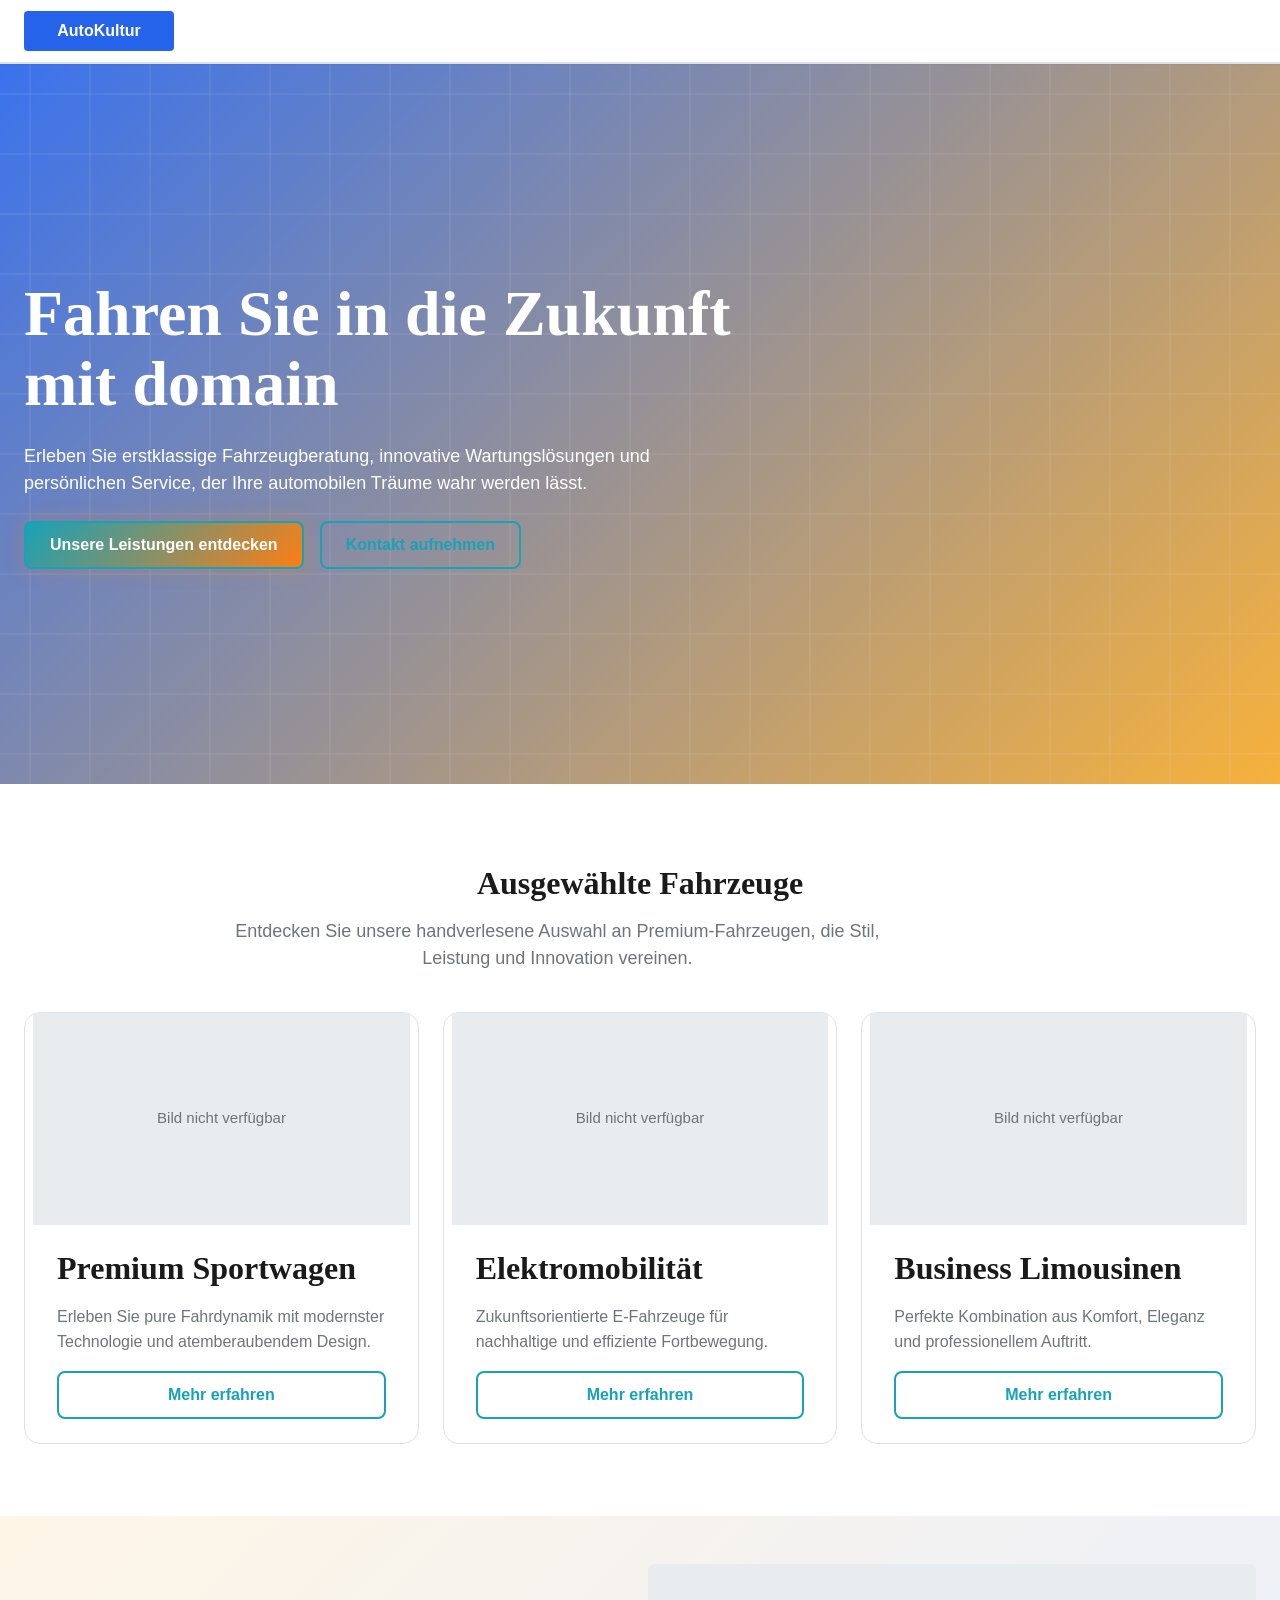
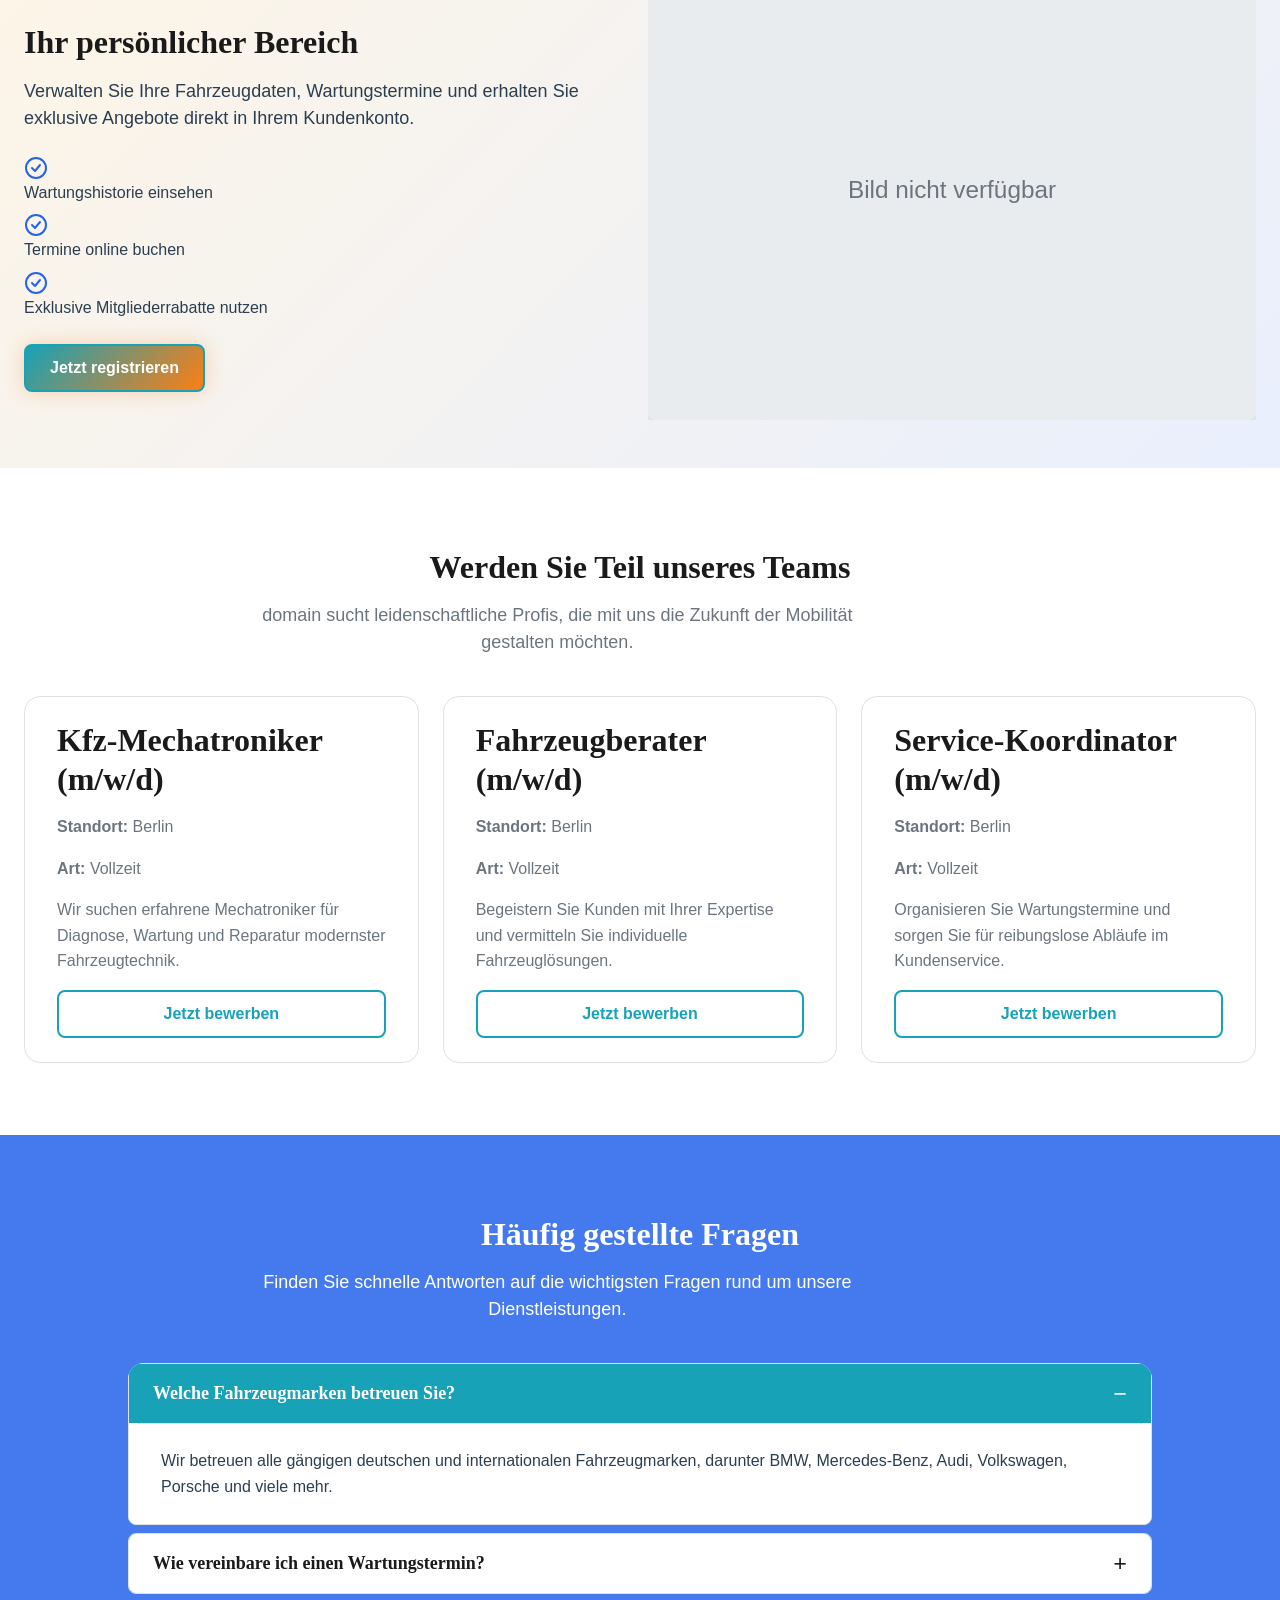
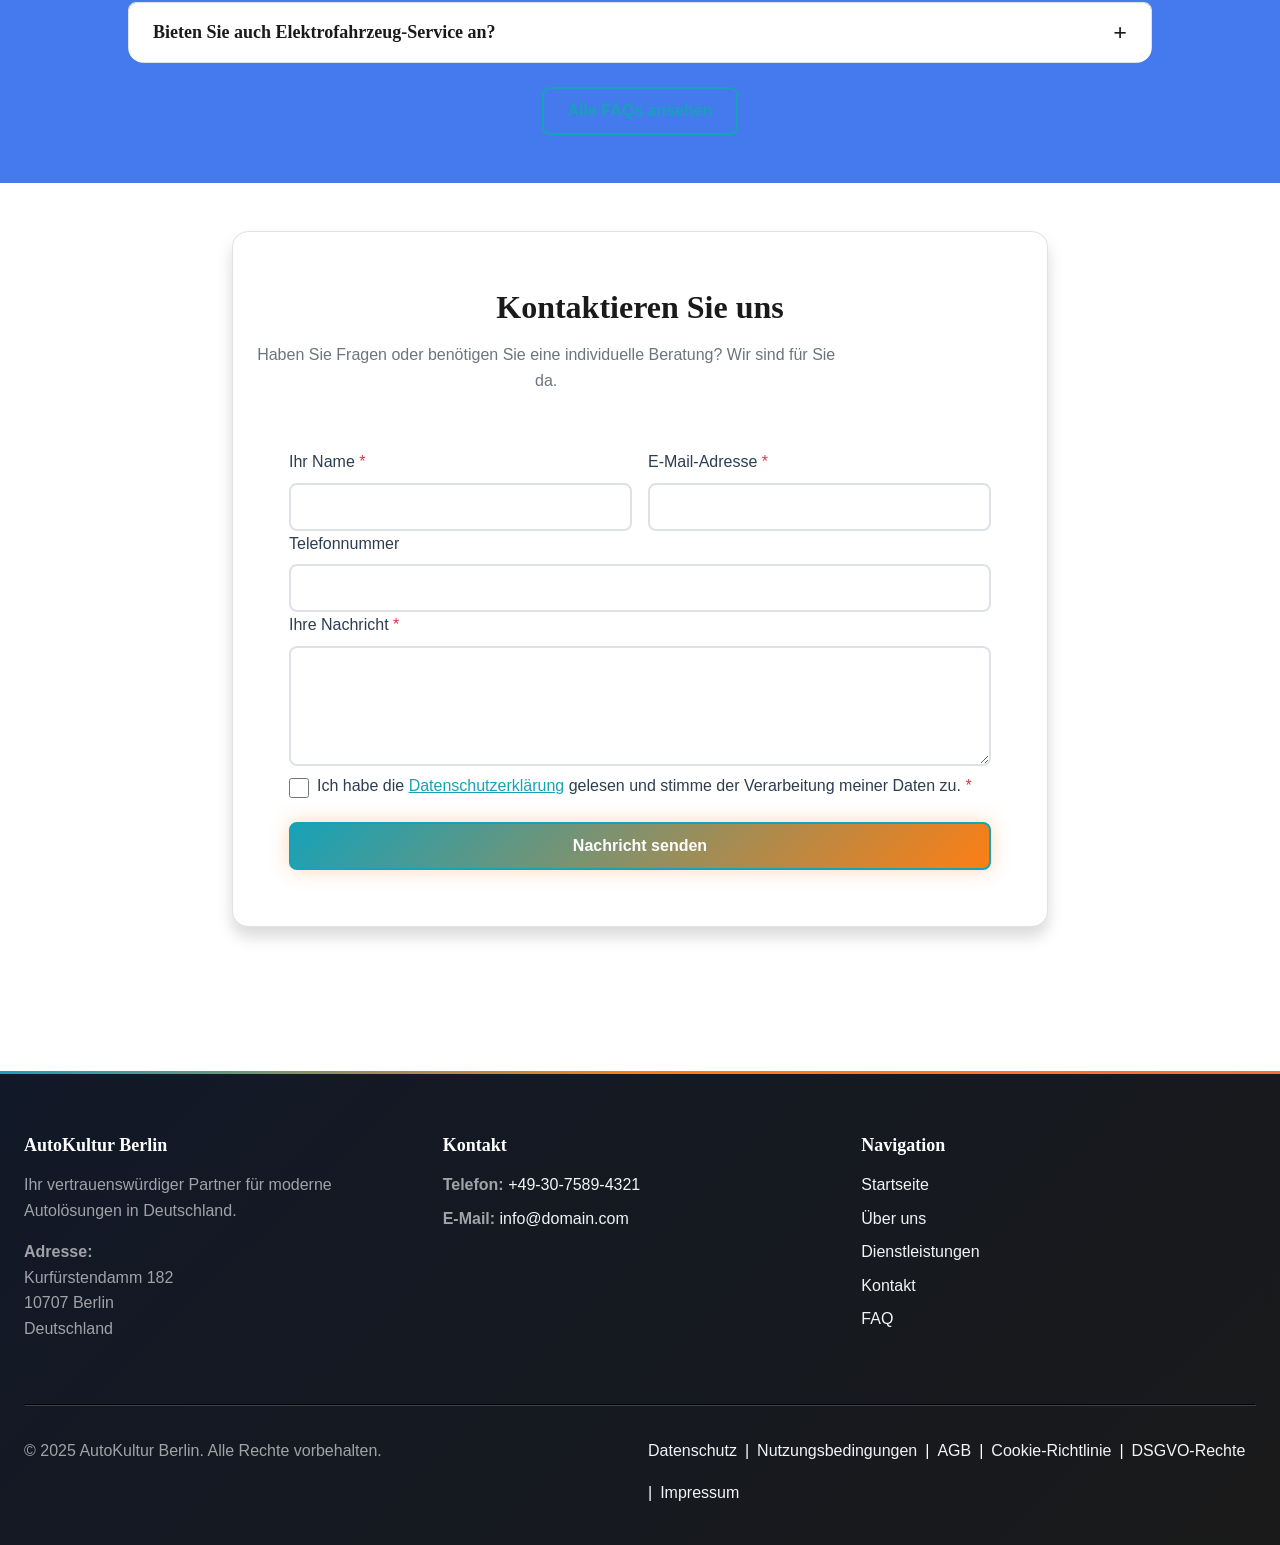
==== index.html @ 3f5d84d7 "Initial commit: Batch msgbatch_01HYSLgWpKSrThzHfx74bFnP results" ====
<!doctype html>
<html lang="de">
 <head>
  <meta charset="UTF-8">
  <meta name="viewport" content="width=device-width, initial-scale=1.0">
  <meta name="description" content="Entdecken Sie moderne Autolösungen mit domain – Ihr vertrauenswürdiger Partner für Fahrzeugberatung, Wartung und Innovation in Deutschland.">
  <meta name="keywords" content="Auto, Fahrzeugberatung, Autowerkstatt, Berlin, Deutschland, Fahrzeugwartung, Autokauf">
  <meta property="og:title" content="domain – Moderne Autolösungen">
  <meta property="og:description" content="Entdecken Sie moderne Autolösungen mit domain – Ihr vertrauenswürdiger Partner für Fahrzeugberatung, Wartung und Innovation in Deutschland.">
  <meta property="og:type" content="website">
  <meta property="og:url" content="https://domain.com/">
  <meta property="og:image" content="https://images.unsplash.com/photo-1492144534655-ae79c964c9d7?w=1200&amp;h=630&amp;fit=crop">
  <link rel="canonical" href="https://domain.com/">
  <title>domain – Moderne Autolösungen für Deutschland</title>
  <link rel="stylesheet" href="style.css">
  <link rel="icon" type="image/png" href="/favicon.png">
  <link rel="apple-touch-icon" href="/apple-touch-icon.png">
 </head>
 <body>
  <header class="l-header">
   <nav class="navbar navbar-expand-md sticky-top bg-white border-bottom" aria-label="Hauptnavigation">
    <div class="container-fluid">
     <a class="navbar-brand" href="/" aria-label="AutoKultur Berlin Startseite"> 
      <svg width="150" height="40" viewBox="0 0 150 40" fill="none" xmlns="http://www.w3.org/2000/svg" aria-hidden="true">
       <rect width="150" height="40" rx="4" fill="#2563eb" /> <text x="75" y="25" font-family="sans-serif" font-size="16" font-weight="700" fill="white" text-anchor="middle">AutoKultur</text>
      </svg> 
     </a>
     <button class="c-nav__toggle navbar-toggler" type="button" aria-controls="mainNav" aria-expanded="false" aria-label="Navigation umschalten"><span class="navbar-toggler-icon"></span></button>
     <div class="collapse navbar-collapse" id="mainNav">
      <ul class="navbar-nav ms-auto mb-2 mb-md-0">
       <li class="nav-item"><a class="nav-link" href="index.html" aria-current="page">Startseite</a></li>
       <li class="nav-item"><a class="nav-link" href="about.html">Über uns</a></li>
       <li class="nav-item"><a class="nav-link" href="services.html">Dienstleistungen</a></li>
       <li class="nav-item"><a class="nav-link" href="contact.html">Kontakt</a></li>
       <li class="nav-item"><a class="nav-link" href="faq.html">FAQ</a></li>
      </ul>
      <a href="contact.html" class="c-button c-button--primary ms-md-3">Beratung anfragen</a>
     </div>
    </div>
   </nav>
  </header>
  <main>
   <section class="l-hero py-5" style="background: linear-gradient(135deg, rgba(37, 99, 235, 0.9), rgba(245, 158, 11, 0.8)), url('https://images.unsplash.com/photo-1492144534655-ae79c964c9d7?w=1600&amp;h=900&amp;fit=crop') center/cover no-repeat;" data-aos="fade-in">
    <div class="container py-5">
     <div class="row align-items-center">
      <div class="col-lg-7">
       <h1 class="display-3 fw-bold text-white mb-4">Fahren Sie in die Zukunft mit domain</h1>
       <p class="lead text-white mb-4">Erleben Sie erstklassige Fahrzeugberatung, innovative Wartungslösungen und persönlichen Service, der Ihre automobilen Träume wahr werden lässt.</p>
       <div class="d-flex flex-wrap gap-3">
        <a href="services.html" class="c-button c-button--primary">Unsere Leistungen entdecken</a> <a href="contact.html" class="c-button c-button--secondary">Kontakt aufnehmen</a>
       </div>
      </div>
     </div>
    </div>
   </section>
   <section class="l-section py-4 py-md-5 bg-white" id="featured-products" data-aos="fade-up">
    <div class="container">
     <div class="row mb-4">
      <div class="col-lg-8 mx-auto text-center">
       <h2 class="display-5 fw-bold mb-3">Ausgewählte Fahrzeuge</h2>
       <p class="lead text-muted">Entdecken Sie unsere handverlesene Auswahl an Premium-Fahrzeugen, die Stil, Leistung und Innovation vereinen.</p>
      </div>
     </div>
     <div class="row g-4">
      <div class="col-md-6 col-lg-4" data-aos="fade-up" data-aos-delay="100">
       <div class="card h-100 d-flex flex-column">
        <div class="ratio ratio-16x9">
         <img src="https://images.unsplash.com/photo-1503376780353-7e6692767b70?w=600&amp;h=400&amp;fit=crop" class="card-img-top" alt="modernes Sportauto, elegantes Design, Hochleistungsfahrzeug" loading="lazy" style="object-fit: cover;">
        </div>
        <div class="card-body d-flex flex-column">
         <h3 class="h5 card-title">Premium Sportwagen</h3>
         <p class="card-text text-muted">Erleben Sie pure Fahrdynamik mit modernster Technologie und atemberaubendem Design.</p>
         <a href="services.html" class="c-button c-button--outline mt-auto">Mehr erfahren</a>
        </div>
       </div>
      </div>
      <div class="col-md-6 col-lg-4" data-aos="fade-up" data-aos-delay="200">
       <div class="card h-100 d-flex flex-column">
        <div class="ratio ratio-16x9">
         <img src="https://images.unsplash.com/photo-1549317661-bd32c8ce0db2?w=600&amp;h=400&amp;fit=crop" class="card-img-top" alt="Elektrofahrzeug, nachhaltige Mobilität, umweltfreundliches Auto" loading="lazy" style="object-fit: cover;">
        </div>
        <div class="card-body d-flex flex-column">
         <h3 class="h5 card-title">Elektromobilität</h3>
         <p class="card-text text-muted">Zukunftsorientierte E-Fahrzeuge für nachhaltige und effiziente Fortbewegung.</p>
         <a href="services.html" class="c-button c-button--outline mt-auto">Mehr erfahren</a>
        </div>
       </div>
      </div>
      <div class="col-md-6 col-lg-4" data-aos="fade-up" data-aos-delay="300">
       <div class="card h-100 d-flex flex-column">
        <div class="ratio ratio-16x9">
         <img src="https://images.unsplash.com/photo-1519641471654-76ce0107ad1b?w=600&amp;h=400&amp;fit=crop" class="card-img-top" alt="Luxuslimousine, komfortables Fahrzeug, Business-Auto" loading="lazy" style="object-fit: cover;">
        </div>
        <div class="card-body d-flex flex-column">
         <h3 class="h5 card-title">Business Limousinen</h3>
         <p class="card-text text-muted">Perfekte Kombination aus Komfort, Eleganz und professionellem Auftritt.</p>
         <a href="services.html" class="c-button c-button--outline mt-auto">Mehr erfahren</a>
        </div>
       </div>
      </div>
     </div>
    </div>
   </section>
   <section class="l-section py-4 py-md-5" style="background: linear-gradient(135deg, rgba(245, 158, 11, 0.1), rgba(37, 99, 235, 0.1));" id="user-login-teaser" data-aos="fade-up">
    <div class="container">
     <div class="row align-items-center">
      <div class="col-lg-6 mb-4 mb-lg-0">
       <h2 class="display-5 fw-bold mb-3">Ihr persönlicher Bereich</h2>
       <p class="lead mb-4">Verwalten Sie Ihre Fahrzeugdaten, Wartungstermine und erhalten Sie exklusive Angebote direkt in Ihrem Kundenkonto.</p>
       <ul class="list-unstyled mb-4">
        <li class="mb-2">
         <svg width="24" height="24" viewBox="0 0 24 24" fill="none" xmlns="http://www.w3.org/2000/svg" class="d-inline-block me-2">
          <circle cx="12" cy="12" r="10" stroke="#2563eb" stroke-width="2" /> <path d="M8 12L11 15L16 9" stroke="#2563eb" stroke-width="2" stroke-linecap="round" stroke-linejoin="round" />
         </svg>
         Wartungshistorie einsehen
        </li>
        <li class="mb-2">
         <svg width="24" height="24" viewBox="0 0 24 24" fill="none" xmlns="http://www.w3.org/2000/svg" class="d-inline-block me-2">
          <circle cx="12" cy="12" r="10" stroke="#2563eb" stroke-width="2" /> <path d="M8 12L11 15L16 9" stroke="#2563eb" stroke-width="2" stroke-linecap="round" stroke-linejoin="round" />
         </svg>
         Termine online buchen
        </li>
        <li class="mb-2">
         <svg width="24" height="24" viewBox="0 0 24 24" fill="none" xmlns="http://www.w3.org/2000/svg" class="d-inline-block me-2">
          <circle cx="12" cy="12" r="10" stroke="#2563eb" stroke-width="2" /> <path d="M8 12L11 15L16 9" stroke="#2563eb" stroke-width="2" stroke-linecap="round" stroke-linejoin="round" />
         </svg>
         Exklusive Mitgliederrabatte nutzen
        </li>
       </ul>
       <a href="contact.html" class="c-button c-button--primary">Jetzt registrieren</a>
      </div>
      <div class="col-lg-6">
       <div class="ratio ratio-4x3">
        <img src="https://images.unsplash.com/photo-1460925895917-afdab827c52f?w=800&amp;h=600&amp;fit=crop" class="img-fluid rounded shadow" alt="digitales Dashboard, Kundenkonto, Online-Verwaltung" loading="lazy" style="object-fit: cover;">
       </div>
      </div>
     </div>
    </div>
   </section>
   <section class="l-section py-4 py-md-5 bg-white" id="job-openings" data-aos="fade-up">
    <div class="container">
     <div class="row mb-4">
      <div class="col-lg-8 mx-auto text-center">
       <h2 class="display-5 fw-bold mb-3">Werden Sie Teil unseres Teams</h2>
       <p class="lead text-muted">domain sucht leidenschaftliche Profis, die mit uns die Zukunft der Mobilität gestalten möchten.</p>
      </div>
     </div>
     <div class="row g-4">
      <div class="col-md-6 col-lg-4" data-aos="fade-up" data-aos-delay="100">
       <div class="card h-100 d-flex flex-column">
        <div class="card-body d-flex flex-column">
         <h3 class="h5 card-title">Kfz-Mechatroniker (m/w/d)</h3>
         <p class="card-text text-muted mb-2"><strong>Standort:</strong> Berlin</p>
         <p class="card-text text-muted mb-2"><strong>Art:</strong> Vollzeit</p>
         <p class="card-text">Wir suchen erfahrene Mechatroniker für Diagnose, Wartung und Reparatur modernster Fahrzeugtechnik.</p>
         <a href="contact.html" class="c-button c-button--outline mt-auto">Jetzt bewerben</a>
        </div>
       </div>
      </div>
      <div class="col-md-6 col-lg-4" data-aos="fade-up" data-aos-delay="200">
       <div class="card h-100 d-flex flex-column">
        <div class="card-body d-flex flex-column">
         <h3 class="h5 card-title">Fahrzeugberater (m/w/d)</h3>
         <p class="card-text text-muted mb-2"><strong>Standort:</strong> Berlin</p>
         <p class="card-text text-muted mb-2"><strong>Art:</strong> Vollzeit</p>
         <p class="card-text">Begeistern Sie Kunden mit Ihrer Expertise und vermitteln Sie individuelle Fahrzeuglösungen.</p>
         <a href="contact.html" class="c-button c-button--outline mt-auto">Jetzt bewerben</a>
        </div>
       </div>
      </div>
      <div class="col-md-6 col-lg-4" data-aos="fade-up" data-aos-delay="300">
       <div class="card h-100 d-flex flex-column">
        <div class="card-body d-flex flex-column">
         <h3 class="h5 card-title">Service-Koordinator (m/w/d)</h3>
         <p class="card-text text-muted mb-2"><strong>Standort:</strong> Berlin</p>
         <p class="card-text text-muted mb-2"><strong>Art:</strong> Vollzeit</p>
         <p class="card-text">Organisieren Sie Wartungstermine und sorgen Sie für reibungslose Abläufe im Kundenservice.</p>
         <a href="contact.html" class="c-button c-button--outline mt-auto">Jetzt bewerben</a>
        </div>
       </div>
      </div>
     </div>
    </div>
   </section>
   <section class="l-section py-4 py-md-5" style="background: url('https://images.unsplash.com/photo-1485463611174-f302f6a5c1c9?w=1600&amp;h=900&amp;fit=crop') center/cover no-repeat; position: relative;" id="faq-preview" data-aos="fade-up">
    <div style="position: absolute; top: 0; left: 0; width: 100%; height: 100%; background: rgba(37, 99, 235, 0.85);"></div>
    <div class="container" style="position: relative; z-index: 1;">
     <div class="row mb-4">
      <div class="col-lg-8 mx-auto text-center">
       <h2 class="display-5 fw-bold text-white mb-3">Häufig gestellte Fragen</h2>
       <p class="lead text-white">Finden Sie schnelle Antworten auf die wichtigsten Fragen rund um unsere Dienstleistungen.</p>
      </div>
     </div>
     <div class="row">
      <div class="col-lg-10 mx-auto">
       <div class="accordion" id="faqAccordion">
        <div class="accordion-item">
         <h3 class="accordion-header" id="faqOne">
          <button class="accordion-button" type="button" data-bs-toggle="collapse" data-bs-target="#collapseOne" aria-expanded="true" aria-controls="collapseOne">Welche Fahrzeugmarken betreuen Sie?</button>
         </h3>
         <div id="collapseOne" class="accordion-collapse collapse show" aria-labelledby="faqOne" data-bs-parent="#faqAccordion">
          <div class="accordion-body">Wir betreuen alle gängigen deutschen und internationalen Fahrzeugmarken, darunter BMW, Mercedes-Benz, Audi, Volkswagen, Porsche und viele mehr.</div>
         </div>
        </div>
        <div class="accordion-item">
         <h3 class="accordion-header" id="faqTwo">
          <button class="accordion-button collapsed" type="button" data-bs-toggle="collapse" data-bs-target="#collapseTwo" aria-expanded="false" aria-controls="collapseTwo">Wie vereinbare ich einen Wartungstermin?</button>
         </h3>
         <div id="collapseTwo" class="accordion-collapse collapse" aria-labelledby="faqTwo" data-bs-parent="#faqAccordion">
          <div class="accordion-body">Sie können einen Termin online über unser Kontaktformular, telefonisch unter +49-30-7589-4321 oder per E-Mail an info@domain.com vereinbaren.</div>
         </div>
        </div>
        <div class="accordion-item">
         <h3 class="accordion-header" id="faqThree">
          <button class="accordion-button collapsed" type="button" data-bs-toggle="collapse" data-bs-target="#collapseThree" aria-expanded="false" aria-controls="collapseThree">Bieten Sie auch Elektrofahrzeug-Service an?</button>
         </h3>
         <div id="collapseThree" class="accordion-collapse collapse" aria-labelledby="faqThree" data-bs-parent="#faqAccordion">
          <div class="accordion-body">Ja, wir sind spezialisiert auf die Wartung und Reparatur von Elektrofahrzeugen und Hybridmodellen mit modernster Diagnosetechnik.</div>
         </div>
        </div>
       </div>
       <div class="text-center mt-4">
        <a href="faq.html" class="c-button c-button--secondary">Alle FAQs ansehen</a>
       </div>
      </div>
     </div>
    </div>
   </section>
   <section class="l-section py-4 py-md-5 bg-white" id="contact-cta" data-aos="fade-up">
    <div class="container">
     <div class="row">
      <div class="col-lg-8 mx-auto">
       <div class="card border-0 shadow-lg">
        <div class="card-body p-4 p-md-5">
         <h2 class="h3 fw-bold mb-3 text-center">Kontaktieren Sie uns</h2>
         <p class="text-center text-muted mb-4">Haben Sie Fragen oder benötigen Sie eine individuelle Beratung? Wir sind für Sie da.</p>
         <form class="c-form" action="thank_you.html" method="POST" novalidate>
          <div class="row g-3">
           <div class="col-md-6">
            <label for="contactName" class="c-label form-label">Ihr Name <span class="text-danger">*</span></label> <input type="text" class="c-input form-control" id="contactName" name="name" required aria-required="true">
            <div class="c-form__error invalid-feedback">Bitte geben Sie Ihren Namen ein.</div>
           </div>
           <div class="col-md-6">
            <label for="contactEmail" class="c-label form-label">E-Mail-Adresse <span class="text-danger">*</span></label> <input type="email" class="c-input form-control" id="contactEmail" name="email" required aria-required="true">
            <div class="c-form__error invalid-feedback">Bitte geben Sie eine gültige E-Mail-Adresse ein.</div>
           </div>
           <div class="col-12">
            <label for="contactPhone" class="c-label form-label">Telefonnummer</label> <input type="tel" class="c-input form-control" id="contactPhone" name="phone">
           </div>
           <div class="col-12">
            <label for="contactMessage" class="c-label form-label">Ihre Nachricht <span class="text-danger">*</span></label> <textarea class="c-input form-control" id="contactMessage" name="message" rows="4" required aria-required="true"></textarea>
            <div class="c-form__error invalid-feedback">Bitte geben Sie eine Nachricht ein.</div>
           </div>
           <div class="col-12">
            <div class="form-check">
             <input class="c-checkbox form-check-input" type="checkbox" id="contactPrivacy" name="privacy" required aria-required="true"> <label class="c-label form-check-label" for="contactPrivacy"> Ich habe die <a href="privacy.html" class="text-decoration-underline">Datenschutzerklärung</a> gelesen und stimme der Verarbeitung meiner Daten zu. <span class="text-danger">*</span> </label>
             <div class="c-form__error invalid-feedback">Sie müssen der Datenschutzerklärung zustimmen.</div>
            </div>
           </div>
           <div class="col-12">
            <button type="submit" class="c-button c-button--primary w-100">Nachricht senden</button>
           </div>
          </div>
         </form>
        </div>
       </div>
      </div>
     </div>
    </div>
   </section>
  </main>
  <footer class="l-footer bg-dark text-white py-5">
   <div class="container">
    <div class="row g-4">
     <div class="col-md-4">
      <h3 class="h5 fw-bold mb-3">AutoKultur Berlin</h3>
      <p class="text-white-50 mb-3">Ihr vertrauenswürdiger Partner für moderne Autolösungen in Deutschland.</p>
      <address class="text-white-50"><strong>Adresse:</strong>
       <br>
       Kurfürstendamm 182
       <br>
       10707 Berlin
       <br>
       Deutschland</address>
     </div>
     <div class="col-md-4">
      <h3 class="h5 fw-bold mb-3">Kontakt</h3>
      <ul class="list-unstyled text-white-50">
       <li class="mb-2"><strong>Telefon:</strong> <a href="tel:+493075894321" class="text-white-50 text-decoration-none">+49-30-7589-4321</a></li>
       <li class="mb-2"><strong>E-Mail:</strong> <a href="mailto:info@domain.com" class="text-white-50 text-decoration-none">info@domain.com</a></li>
      </ul>
     </div>
     <div class="col-md-4">
      <h3 class="h5 fw-bold mb-3">Navigation</h3>
      <ul class="list-unstyled">
       <li class="mb-2"><a href="index.html" class="text-white-50 text-decoration-none">Startseite</a></li>
       <li class="mb-2"><a href="about.html" class="text-white-50 text-decoration-none">Über uns</a></li>
       <li class="mb-2"><a href="services.html" class="text-white-50 text-decoration-none">Dienstleistungen</a></li>
       <li class="mb-2"><a href="contact.html" class="text-white-50 text-decoration-none">Kontakt</a></li>
       <li class="mb-2"><a href="faq.html" class="text-white-50 text-decoration-none">FAQ</a></li>
      </ul>
     </div>
    </div>
    <hr class="my-4 border-secondary">
    <div class="row">
     <div class="col-md-6 text-center text-md-start">
      <p class="text-white-50 mb-2">© 2025 AutoKultur Berlin. Alle Rechte vorbehalten.</p>
     </div>
     <div class="col-md-6 text-center text-md-end">
      <ul class="list-inline mb-0">
       <li class="list-inline-item"><a href="privacy.html" class="text-white-50 text-decoration-none">Datenschutz</a></li>
       <li class="list-inline-item">|</li>
       <li class="list-inline-item"><a href="terms_of_services.html" class="text-white-50 text-decoration-none">Nutzungsbedingungen</a></li>
       <li class="list-inline-item">|</li>
       <li class="list-inline-item"><a href="terms_and_conditions.html" class="text-white-50 text-decoration-none">AGB</a></li>
       <li class="list-inline-item">|</li>
       <li class="list-inline-item"><a href="cookie_policy.html" class="text-white-50 text-decoration-none">Cookie-Richtlinie</a></li>
       <li class="list-inline-item">|</li>
       <li class="list-inline-item"><a href="gdpr-rights.html" class="text-white-50 text-decoration-none">DSGVO-Rechte</a></li>
       <li class="list-inline-item">|</li>
       <li class="list-inline-item"><a href="impressum.html" class="text-white-50 text-decoration-none">Impressum</a></li>
      </ul>
     </div>
    </div>
   </div>
  </footer>
  <script src="script.js" defer></script>
 </body>
</html>
---- style.css ----
:root {
  --color-primary: #17a2b8;
  --color-secondary: #fd7e14;
  --color-accent: #ff6b35;
  --color-bg: #ffffff;
  --color-bg-alt: #f8f9fa;
  --color-text: #2c3e50;
  --color-text-light: #6c757d;
  --color-border: #dee2e6;
  --color-error: #dc3545;
  --color-success: #28a745;
  --color-dark: #1a1a1a;
  --color-neutral-50: #f9fafb;
  --color-neutral-100: #f3f4f6;
  --color-neutral-200: #e5e7eb;
  --color-neutral-300: #d1d5db;
  --color-neutral-700: #374151;
  --color-neutral-800: #1f2937;
  --color-neutral-900: #111827;
  --color-brass: #b8860b;
  --color-brass-light: #daa520;
  --color-glow: rgba(253, 126, 20, 0.3);
  --font-family-sans: -apple-system, BlinkMacSystemFont, 'Segoe UI', Roboto, 'Helvetica Neue', Arial, sans-serif;
  --font-primary: 'Playfair Display', Georgia, serif;
  --font-secondary: 'Roboto Condensed', -apple-system, sans-serif;
  --font-base: 1rem;
  --font-sm: 0.875rem;
  --font-lg: 1.125rem;
  --font-xl: clamp(1.5rem, 4vw, 2rem);
  --font-2xl: clamp(2rem, 5vw, 3rem);
  --font-3xl: clamp(2.5rem, 6vw, 4rem);
  --line-height: 1.6;
  --font-weight-normal: 400;
  --font-weight-medium: 500;
  --font-weight-bold: 700;
  --font-weight-black: 900;
  --space-xs: 0.25rem;
  --space-sm: 0.5rem;
  --space-md: 1rem;
  --space-lg: 1.5rem;
  --space-xl: 2rem;
  --space-2xl: 3rem;
  --space-3xl: 4rem;
  --space-4xl: 5rem;
  --space-5xl: 6rem;
  --logo-w: 150px;
  --logo-h: 40px;
  --header-h: 64px;
  --container-max-w: 1280px;
  --container-pad: var(--space-lg);
  --bp-lg: 1024px;
  --bp-md: 768px;
  --bp-sm: 640px;
  --bp-xs: 375px;
  --z-nav: 1000;
  --z-modal: 1001;
  --z-dropdown: 999;
  --shadow-sm: 0 1px 2px rgba(0, 0, 0, 0.05);
  --shadow-md: 0 4px 6px rgba(0, 0, 0, 0.1);
  --shadow-lg: 0 10px 15px rgba(0, 0, 0, 0.15);
  --shadow-brass: 0 4px 12px rgba(184, 134, 11, 0.2);
  --shadow-glow: 0 0 20px var(--color-glow);
  --transition-base: 0.2s ease-out;
  --transition-slow: 0.3s ease-out;
  --border-radius-sm: 0.25rem;
  --border-radius-md: 0.5rem;
  --border-radius-lg: 1rem;
  --nav-h: var(--header-h);
}

@import url('https://fonts.googleapis.com/css2?family=Playfair+Display:wght@400;700;900&family=Roboto+Condensed:wght@400;700&display=swap');

*,
*::before,
*::after {
  box-sizing: border-box;
  margin: 0;
  padding: 0;
}

html {
  scroll-behavior: smooth;
  max-width: 100%;
  overflow-x: hidden;
}

html:focus-within {
  scroll-behavior: smooth;
}

body {
  font-family: var(--font-secondary);
  font-size: var(--font-base);
  line-height: var(--line-height);
  color: var(--color-text);
  background-color: var(--color-bg);
  max-width: 100%;
  overflow-x: hidden;
  -webkit-font-smoothing: antialiased;
  -moz-osx-font-smoothing: grayscale;
}

body.u-no-scroll {
  overflow: hidden;
  position: fixed;
  width: 100%;
}

h1,
h2,
h3,
h4,
h5,
h6 {
  font-family: var(--font-primary);
  font-weight: var(--font-weight-bold);
  line-height: 1.2;
  margin-top: var(--space-xl);
  margin-bottom: var(--space-md);
  color: var(--color-dark);
}

h1 {
  font-size: var(--font-3xl);
  font-weight: var(--font-weight-black);
  margin-top: 0;
}

h2 {
  font-size: var(--font-2xl);
  font-weight: var(--font-weight-black);
}

h3 {
  font-size: var(--font-xl);
}

h4 {
  font-size: var(--font-lg);
}

h5,
h6 {
  font-size: var(--font-base);
}

p {
  margin-bottom: var(--space-md);
  max-width: 65ch;
}

a {
  color: var(--color-primary);
  text-decoration: none;
  transition: color var(--transition-base);
}

a:hover,
a:focus {
  color: var(--color-secondary);
  text-decoration: underline;
}

a:focus {
  outline: 2px solid var(--color-primary);
  outline-offset: 2px;
}

img,
svg,
video {
  max-width: 100%;
  height: auto;
  display: block;
}

img {
  border-style: none;
}

ul,
ol {
  padding-left: var(--space-xl);
  margin-bottom: var(--space-md);
}

ul ul,
ol ol,
ul ol,
ol ul {
  margin-bottom: 0;
}

li {
  margin-bottom: var(--space-xs);
}

pre,
code,
table {
  max-width: 100%;
  overflow: auto;
}

code {
  font-family: 'Courier New', monospace;
  background-color: var(--color-neutral-100);
  padding: var(--space-xs) var(--space-sm);
  border-radius: var(--border-radius-sm);
  font-size: 0.9em;
}

pre {
  background-color: var(--color-neutral-100);
  padding: var(--space-md);
  border-radius: var(--border-radius-md);
  overflow-x: auto;
}

pre code {
  background-color: transparent;
  padding: 0;
}

button {
  font-family: inherit;
  cursor: pointer;
}

address {
  font-style: normal;
  line-height: inherit;
}

.u-sr-only,
.u-visually-hidden {
  position: absolute;
  width: 1px;
  height: 1px;
  padding: 0;
  margin: -1px;
  overflow: hidden;
  clip: rect(0, 0, 0, 0);
  white-space: nowrap;
  border-width: 0;
}

.u-text-center {
  text-align: center;
}

.container,
.container-fluid {
  max-width: var(--container-max-w);
  margin-left: auto;
  margin-right: auto;
  padding-left: var(--container-pad);
  padding-right: var(--container-pad);
  width: 100%;
}

.container-fluid {
  max-width: 100%;
}

.l-section {
  padding-top: var(--space-3xl);
  padding-bottom: var(--space-3xl);
}

.py-3 {
  padding-top: var(--space-md);
  padding-bottom: var(--space-md);
}

.py-4 {
  padding-top: var(--space-xl);
  padding-bottom: var(--space-xl);
}

.py-5 {
  padding-top: var(--space-2xl);
  padding-bottom: var(--space-2xl);
}

.py-md-5 {
  padding-top: var(--space-2xl);
  padding-bottom: var(--space-2xl);
}

.l-header {
  position: sticky;
  top: 0;
  z-index: var(--z-nav);
  background-color: var(--color-bg);
  border-bottom: 1px solid var(--color-border);
  height: var(--header-h);
  box-shadow: var(--shadow-sm);
}

.l-header .navbar {
  height: 100%;
  padding-top: 0;
  padding-bottom: 0;
}

.navbar {
  display: flex;
  flex-wrap: wrap;
  align-items: center;
  justify-content: space-between;
  padding: var(--space-sm) 0;
}

.navbar-brand {
  font-family: var(--font-primary);
  font-size: var(--font-xl);
  font-weight: var(--font-weight-black);
  color: var(--color-dark);
  text-decoration: none;
  display: flex;
  align-items: center;
  transition: opacity var(--transition-base);
}

.navbar-brand:hover,
.navbar-brand:focus {
  opacity: 0.8;
  text-decoration: none;
  color: var(--color-dark);
}

.navbar-toggler {
  display: none;
  background: transparent;
  border: 2px solid var(--color-primary);
  border-radius: var(--border-radius-sm);
  padding: var(--space-xs) var(--space-sm);
  cursor: pointer;
  transition: all var(--transition-base);
  z-index: calc(var(--z-nav) + 2);
  position: relative;
  width: 48px;
  height: 48px;
}

.navbar-toggler:hover,
.navbar-toggler:focus {
  background-color: var(--color-primary);
  outline: 2px solid var(--color-primary);
  outline-offset: 2px;
}

.navbar-toggler:hover .navbar-toggler-icon,
.navbar-toggler:focus .navbar-toggler-icon {
  background-color: var(--color-bg);
}

.navbar-toggler:hover .navbar-toggler-icon::before,
.navbar-toggler:hover .navbar-toggler-icon::after,
.navbar-toggler:focus .navbar-toggler-icon::before,
.navbar-toggler:focus .navbar-toggler-icon::after {
  background-color: var(--color-bg);
}

.navbar-toggler-icon {
  display: block;
  width: 24px;
  height: 2px;
  background-color: var(--color-primary);
  position: relative;
  transition: all var(--transition-base);
  margin: auto;
}

.navbar-toggler-icon::before,
.navbar-toggler-icon::after {
  content: '';
  position: absolute;
  width: 100%;
  height: 2px;
  background-color: var(--color-primary);
  left: 0;
  transition: all var(--transition-base);
}

.navbar-toggler-icon::before {
  top: -8px;
}

.navbar-toggler-icon::after {
  top: 8px;
}

.navbar-toggler[aria-expanded="true"] .navbar-toggler-icon {
  background-color: transparent;
}

.navbar-toggler[aria-expanded="true"] .navbar-toggler-icon::before {
  top: 0;
  transform: rotate(45deg);
}

.navbar-toggler[aria-expanded="true"] .navbar-toggler-icon::after {
  top: 0;
  transform: rotate(-45deg);
}

.navbar-collapse {
  flex-basis: 100%;
  flex-grow: 1;
  align-items: center;
}

.collapse:not(.show) {
  display: none;
}

.navbar-nav {
  display: flex;
  flex-direction: row;
  align-items: center;
  list-style: none;
  margin: 0;
  padding: 0;
}

.nav-item {
  margin: 0;
}

.nav-link {
  color: var(--color-text);
  font-weight: var(--font-weight-medium);
  text-decoration: none;
  padding: var(--space-sm) var(--space-md);
  border-radius: var(--border-radius-sm);
  transition: all var(--transition-base);
  display: block;
  position: relative;
}

.nav-link::after {
  content: '';
  position: absolute;
  bottom: 0;
  left: 50%;
  transform: translateX(-50%);
  width: 0;
  height: 2px;
  background-color: var(--color-primary);
  transition: width var(--transition-base);
}

.nav-link:hover,
.nav-link:focus {
  color: var(--color-primary);
  background-color: var(--color-neutral-50);
  text-decoration: none;
}

.nav-link:hover::after,
.nav-link:focus::after {
  width: 80%;
}

.nav-link.active,
.nav-link[aria-current="page"] {
  color: var(--color-primary);
  font-weight: var(--font-weight-bold);
}

.nav-link.active::after,
.nav-link[aria-current="page"]::after {
  width: 80%;
}

.ms-auto {
  margin-left: auto;
}

.ms-md-3 {
  margin-left: var(--space-md);
}

.mb-2 {
  margin-bottom: var(--space-sm);
}

.mb-md-0 {
  margin-bottom: 0;
}

.sticky-top {
  position: sticky;
  top: 0;
  z-index: var(--z-nav);
}

.bg-white {
  background-color: var(--color-bg);
}

.bg-dark {
  background-color: var(--color-dark);
}

.bg-light {
  background-color: var(--color-bg-alt);
}

.border-bottom {
  border-bottom: 1px solid var(--color-border);
}

.border-0 {
  border: 0;
}

.shadow-sm {
  box-shadow: var(--shadow-sm);
}

.shadow {
  box-shadow: var(--shadow-md);
}

.shadow-lg {
  box-shadow: var(--shadow-lg);
}

.l-footer {
  background: linear-gradient(135deg, var(--color-neutral-900) 0%, var(--color-dark) 100%);
  color: var(--color-neutral-100);
  padding-top: var(--space-3xl);
  padding-bottom: var(--space-xl);
  margin-top: var(--space-5xl);
  position: relative;
}

.l-footer::before {
  content: '';
  position: absolute;
  top: 0;
  left: 0;
  right: 0;
  height: 3px;
  background: linear-gradient(90deg, var(--color-primary) 0%, var(--color-secondary) 50%, var(--color-accent) 100%);
}

.l-footer a {
  color: var(--color-neutral-100);
  transition: color var(--transition-base);
}

.l-footer a:hover,
.l-footer a:focus {
  color: var(--color-primary);
  text-decoration: none;
}

.l-footer h3,
.l-footer h5 {
  font-size: var(--font-lg);
  font-weight: var(--font-weight-bold);
  color: var(--color-bg);
  margin-top: 0;
  margin-bottom: var(--space-md);
  font-family: var(--font-primary);
}

.l-footer ul {
  list-style: none;
  padding-left: 0;
}

.l-footer li {
  margin-bottom: var(--space-sm);
}

.l-footer .border-secondary {
  border-color: var(--color-neutral-700);
}

.l-footer .my-4 {
  margin-top: var(--space-xl);
  margin-bottom: var(--space-xl);
}

.text-white {
  color: var(--color-bg);
}

.text-white-50 {
  color: rgba(255, 255, 255, 0.6);
}

.text-muted {
  color: var(--color-text-light);
}

.text-danger {
  color: var(--color-error);
}

.text-primary {
  color: var(--color-primary);
}

.text-warning {
  color: #ffc107;
}

.text-decoration-none {
  text-decoration: none;
}

.text-decoration-underline {
  text-decoration: underline;
}

.text-center {
  text-align: center;
}

.text-md-start {
  text-align: left;
}

.text-md-end {
  text-align: right;
}

.fw-bold {
  font-weight: var(--font-weight-bold);
}

.l-hero {
  position: relative;
  min-height: 80vh;
  display: flex;
  align-items: center;
  background: linear-gradient(135deg, rgba(23, 162, 184, 0.1) 0%, rgba(253, 126, 20, 0.05) 100%);
  overflow: hidden;
  padding: var(--space-3xl) 0;
}

.l-hero::before {
  content: '';
  position: absolute;
  top: 0;
  left: 0;
  right: 0;
  bottom: 0;
  background-image: url('data:image/svg+xml,%3Csvg width="60" height="60" xmlns="http://www.w3.org/2000/svg"%3E%3Cpath d="M0 0h60v60H0z" fill="none"/%3E%3Cpath d="M30 0v60M0 30h60" stroke="%23e5e7eb" stroke-width="0.5" opacity="0.3"/%3E%3C/svg%3E');
  z-index: 0;
}

.l-hero .container {
  position: relative;
  z-index: 1;
}

.row {
  display: flex;
  flex-wrap: wrap;
  margin-left: calc(var(--space-md) * -0.5);
  margin-right: calc(var(--space-md) * -0.5);
}

.row.g-4 {
  margin-left: calc(var(--space-lg) * -0.5);
  margin-right: calc(var(--space-lg) * -0.5);
}

.row.g-4 > * {
  padding-left: calc(var(--space-lg) * 0.5);
  padding-right: calc(var(--space-lg) * 0.5);
  margin-bottom: var(--space-lg);
}

[class*="col"] {
  min-width: 0;
  padding-left: calc(var(--space-md) * 0.5);
  padding-right: calc(var(--space-md) * 0.5);
}

.col-12 {
  flex: 0 0 100%;
  max-width: 100%;
}

.col-md-4 {
  flex: 0 0 100%;
  max-width: 100%;
}

.col-md-6 {
  flex: 0 0 100%;
  max-width: 100%;
}

.col-lg-4 {
  flex: 0 0 100%;
  max-width: 100%;
}

.col-lg-6 {
  flex: 0 0 100%;
  max-width: 100%;
}

.col-lg-7 {
  flex: 0 0 100%;
  max-width: 100%;
}

.col-lg-8 {
  flex: 0 0 100%;
  max-width: 100%;
}

.col-lg-10 {
  flex: 0 0 100%;
  max-width: 100%;
}

.col-sm-5,
.col-sm-6,
.col-sm-7 {
  flex: 0 0 100%;
  max-width: 100%;
}

.align-items-center {
  align-items: center;
}

.justify-content-center {
  justify-content: center;
}

.mx-auto {
  margin-left: auto;
  margin-right: auto;
}

.mb-0 {
  margin-bottom: 0;
}

.mb-2 {
  margin-bottom: var(--space-sm);
}

.mb-3 {
  margin-bottom: var(--space-md);
}

.mb-4 {
  margin-bottom: var(--space-lg);
}

.mb-5 {
  margin-bottom: var(--space-xl);
}

.mt-3 {
  margin-top: var(--space-md);
}

.mt-4 {
  margin-top: var(--space-lg);
}

.mt-5 {
  margin-top: var(--space-xl);
}

.mt-auto {
  margin-top: auto;
}

.me-2 {
  margin-right: var(--space-sm);
}

.p-4 {
  padding: var(--space-lg);
}

.p-md-5 {
  padding: var(--space-xl);
}

.display-3 {
  font-size: var(--font-3xl);
  font-weight: var(--font-weight-black);
  line-height: 1.1;
}

.display-4 {
  font-size: var(--font-2xl);
  font-weight: var(--font-weight-black);
  line-height: 1.1;
}

.display-5 {
  font-size: var(--font-xl);
  font-weight: var(--font-weight-black);
  line-height: 1.2;
}

.lead {
  font-size: var(--font-lg);
  font-weight: var(--font-weight-normal);
  line-height: 1.5;
}

.h1 {
  font-size: var(--font-3xl);
}

.h3 {
  font-size: var(--font-xl);
}

.h4 {
  font-size: var(--font-lg);
}

.h5 {
  font-size: var(--font-base);
}

.h6 {
  font-size: var(--font-sm);
}

.d-flex {
  display: flex;
}

.d-inline-flex {
  display: inline-flex;
}

.flex-column {
  flex-direction: column;
}

.flex-wrap {
  flex-wrap: wrap;
}

.gap-3 {
  gap: var(--space-md);
}

.c-button,
.btn {
  display: inline-flex;
  align-items: center;
  justify-content: center;
  padding: var(--space-sm) var(--space-lg);
  font-weight: var(--font-weight-bold);
  text-align: center;
  text-decoration: none;
  border: 2px solid transparent;
  border-radius: var(--border-radius-md);
  transition: all var(--transition-base);
  cursor: pointer;
  font-size: var(--font-base);
  line-height: 1.5;
  font-family: var(--font-secondary);
  position: relative;
  overflow: hidden;
  min-height: 48px;
  min-width: 48px;
}

.c-button::before,
.btn::before {
  content: '';
  position: absolute;
  top: 50%;
  left: 50%;
  width: 0;
  height: 0;
  border-radius: 50%;
  background-color: rgba(255, 255, 255, 0.3);
  transform: translate(-50%, -50%);
  transition: width 0.6s ease-out, height 0.6s ease-out;
}

.c-button:hover::before,
.btn:hover::before {
  width: 300px;
  height: 300px;
}

.c-button:focus,
.btn:focus {
  outline: 2px solid var(--color-primary);
  outline-offset: 2px;
}

.c-button--primary,
.btn-primary {
  background: linear-gradient(135deg, var(--color-primary) 0%, var(--color-secondary) 100%);
  color: var(--color-bg);
  border-color: var(--color-primary);
  box-shadow: var(--shadow-glow);
}

.c-button--primary:hover,
.c-button--primary:focus,
.btn-primary:hover,
.btn-primary:focus {
  background: linear-gradient(135deg, var(--color-secondary) 0%, var(--color-primary) 100%);
  color: var(--color-bg);
  transform: translateY(-2px);
  box-shadow: 0 0 30px var(--color-glow);
  text-decoration: none;
}

.c-button--secondary,
.btn-outline-primary {
  background-color: transparent;
  color: var(--color-primary);
  border-color: var(--color-primary);
}

.c-button--secondary:hover,
.c-button--secondary:focus,
.btn-outline-primary:hover,
.btn-outline-primary:focus {
  background-color: var(--color-primary);
  color: var(--color-bg);
  text-decoration: none;
}

.c-button--outline {
  background-color: transparent;
  color: var(--color-primary);
  border-color: var(--color-primary);
}

.c-button--outline:hover,
.c-button--outline:focus {
  background-color: var(--color-primary);
  color: var(--color-bg);
  text-decoration: none;
}

.c-button--accent {
  background: linear-gradient(135deg, var(--color-accent) 0%, var(--color-secondary) 100%);
  color: var(--color-bg);
  border-color: var(--color-accent);
}

.c-button--accent:hover,
.c-button--accent:focus {
  background: linear-gradient(135deg, var(--color-secondary) 0%, var(--color-accent) 100%);
  color: var(--color-bg);
  transform: translateY(-2px);
  text-decoration: none;
}

.w-100 {
  width: 100%;
}

.py-2 {
  padding-top: var(--space-sm);
  padding-bottom: var(--space-sm);
}

.rounded-circle {
  border-radius: 50%;
}

.card,
.c-card {
  background-color: var(--color-bg);
  border: 1px solid var(--color-border);
  border-radius: var(--border-radius-lg);
  overflow: hidden;
  transition: all var(--transition-base);
  height: 100%;
  display: flex;
  flex-direction: column;
  position: relative;
}

.card::before,
.c-card::before {
  content: '';
  position: absolute;
  top: 0;
  left: 0;
  right: 0;
  height: 4px;
  background: linear-gradient(90deg, var(--color-primary) 0%, var(--color-secondary) 50%, var(--color-accent) 100%);
  transform: scaleX(0);
  transform-origin: left;
  transition: transform var(--transition-base);
}

.card:hover,
.card:focus-within,
.c-card:hover,
.c-card:focus-within {
  box-shadow: var(--shadow-lg);
  transform: translateY(-4px);
  border-color: var(--color-primary);
}

.card:hover::before,
.card:focus-within::before,
.c-card:hover::before,
.c-card:focus-within::before {
  transform: scaleX(1);
}

.card-img-top {
  width: 100%;
  height: 100%;
  object-fit: cover;
  transition: transform var(--transition-slow);
}

.card:hover .card-img-top,
.c-card:hover .card-img-top {
  transform: scale(1.05);
}

.card-body {
  padding: var(--space-lg);
  flex: 1;
  display: flex;
  flex-direction: column;
}

.card-title {
  font-size: var(--font-xl);
  font-weight: var(--font-weight-bold);
  margin-top: 0;
  margin-bottom: var(--space-md);
  font-family: var(--font-primary);
  color: var(--color-dark);
}

.card-text {
  color: var(--color-text-light);
  margin-bottom: var(--space-md);
  flex: 1;
}

.h-100 {
  height: 100%;
}

.ratio {
  position: relative;
  overflow: hidden;
  width: 100%;
}

.ratio::before {
  display: block;
  content: '';
  padding-top: 56.25%;
}

.ratio-16x9::before {
  padding-top: 56.25%;
}

.ratio-4x3::before {
  padding-top: 75%;
}

.ratio-1x1::before {
  padding-top: 100%;
}

.ratio > * {
  position: absolute;
  top: 0;
  left: 0;
  width: 100%;
  height: 100%;
  object-fit: cover;
}

.img-fluid {
  max-width: 100%;
  height: auto;
  display: block;
}

.rounded {
  border-radius: var(--border-radius-md);
}

.c-form {
  background-color: var(--color-bg);
  padding: var(--space-xl);
  border-radius: var(--border-radius-lg);
}

.needs-validation .c-form__group {
  margin-bottom: var(--space-lg);
}

.c-label,
.form-label {
  display: block;
  font-weight: var(--font-weight-medium);
  margin-bottom: var(--space-sm);
  color: var(--color-text);
}

.c-input,
.c-textarea,
.c-select,
.form-control {
  width: 100%;
  padding: var(--space-sm) var(--space-md);
  font-size: var(--font-base);
  font-family: var(--font-secondary);
  border: 2px solid var(--color-border);
  border-radius: var(--border-radius-md);
  background-color: var(--color-bg);
  transition: all var(--transition-base);
  color: var(--color-text);
  min-height: 48px;
}

.c-input:hover,
.c-textarea:hover,
.c-select:hover,
.form-control:hover {
  border-color: var(--color-primary);
}

.c-input:focus,
.c-textarea:focus,
.c-select:focus,
.form-control:focus {
  outline: none;
  border-color: var(--color-primary);
  box-shadow: 0 0 0 3px rgba(23, 162, 184, 0.1);
}

.c-input.is-invalid,
.c-textarea.is-invalid,
.form-control.is-invalid {
  border-color: var(--color-error);
}

.c-input.is-invalid:focus,
.c-textarea.is-invalid:focus,
.form-control.is-invalid:focus {
  box-shadow: 0 0 0 3px rgba(220, 53, 69, 0.1);
}

.c-textarea,
textarea.form-control {
  min-height: 120px;
  resize: vertical;
}

.form-check {
  display: flex;
  align-items: flex-start;
  padding-left: 0;
  margin-bottom: var(--space-md);
}

.c-checkbox,
.form-check-input {
  width: 20px;
  height: 20px;
  min-width: 20px;
  margin-right: var(--space-sm);
  cursor: pointer;
  accent-color: var(--color-primary);
  flex-shrink: 0;
  margin-top: 0.25rem;
}

.c-checkbox:focus,
.form-check-input:focus {
  outline: 2px solid var(--color-primary);
  outline-offset: 2px;
}

.form-check-label {
  cursor: pointer;
  user-select: none;
  line-height: 1.5;
}

.c-form__error,
.invalid-feedback {
  color: var(--color-error);
  font-size: var(--font-sm);
  margin-top: var(--space-xs);
  display: none;
}

.is-invalid ~ .c-form__error,
.is-invalid ~ .invalid-feedback {
  display: block;
}

.c-form__success {
  background-color: rgba(40, 167, 69, 0.1);
  border: 1px solid var(--color-success);
  color: var(--color-success);
  padding: var(--space-md);
  border-radius: var(--border-radius-md);
  margin-bottom: var(--space-lg);
}

.c-breadcrumb,
.breadcrumb {
  background-color: transparent;
  padding: var(--space-md) 0;
  margin-bottom: var(--space-lg);
}

.c-breadcrumb ol,
.breadcrumb {
  list-style: none;
  display: flex;
  flex-wrap: wrap;
  padding: 0;
  margin: 0;
}

.breadcrumb-item {
  margin-bottom: 0;
}

.breadcrumb-item + .breadcrumb-item::before {
  content: '/';
  padding: 0 var(--space-sm);
  color: var(--color-text-light);
}

.breadcrumb-item a {
  color: var(--color-primary);
  text-decoration: none;
}

.breadcrumb-item a:hover,
.breadcrumb-item a:focus {
  text-decoration: underline;
}

.breadcrumb-item.active {
  color: var(--color-text-light);
}

.accordion {
  border-radius: var(--border-radius-lg);
  overflow: hidden;
}

.accordion-item {
  background-color: var(--color-bg);
  border: 1px solid var(--color-border);
  margin-bottom: var(--space-sm);
  border-radius: var(--border-radius-md);
  overflow: hidden;
}

.accordion-item:last-child {
  margin-bottom: 0;
}

.accordion-header {
  margin: 0;
}

.accordion-button {
  width: 100%;
  padding: var(--space-md) var(--space-lg);
  background-color: var(--color-bg);
  border: none;
  text-align: left;
  font-weight: var(--font-weight-bold);
  color: var(--color-dark);
  cursor: pointer;
  transition: all var(--transition-base);
  font-family: var(--font-primary);
  font-size: var(--font-lg);
  display: flex;
  align-items: center;
  justify-content: space-between;
}

.accordion-button:hover,
.accordion-button:focus {
  background-color: var(--color-neutral-50);
  color: var(--color-primary);
}

.accordion-button:not(.collapsed) {
  background-color: var(--color-primary);
  color: var(--color-bg);
}

.accordion-button::after {
  content: '+';
  font-size: 1.5rem;
  font-weight: var(--font-weight-bold);
  transition: transform var(--transition-base);
  flex-shrink: 0;
  margin-left: var(--space-md);
}

.accordion-button:not(.collapsed)::after {
  content: '−';
  transform: rotate(180deg);
}

.accordion-collapse {
  transition: max-height var(--transition-slow) ease-out;
}

.accordion-body {
  padding: var(--space-lg);
  color: var(--color-text);
  border-top: 1px solid var(--color-border);
}

.list-unstyled {
  list-style: none;
  padding-left: 0;
}

.list-inline {
  list-style: none;
  padding-left: 0;
  display: flex;
  flex-wrap: wrap;
  gap: var(--space-sm);
}

.list-inline-item {
  display: inline-block;
  margin-bottom: 0;
}

.alert {
  padding: var(--space-md);
  border-radius: var(--border-radius-md);
  border: 1px solid transparent;
  margin-bottom: var(--space-lg);
}

.alert-info {
  background-color: rgba(23, 162, 184, 0.1);
  border-color: var(--color-primary);
  color: var(--color-primary);
}

.alert-warning {
  background-color: rgba(255, 193, 7, 0.1);
  border-color: #ffc107;
  color: #856404;
}

.alert-link {
  color: inherit;
  font-weight: var(--font-weight-bold);
  text-decoration: underline;
}

.table {
  width: 100%;
  border-collapse: collapse;
  margin-bottom: var(--space-lg);
}

.table th,
.table td {
  padding: var(--space-sm) var(--space-md);
  border: 1px solid var(--color-border);
  text-align: left;
}

.table-bordered {
  border: 1px solid var(--color-border);
}

.table-light {
  background-color: var(--color-bg-alt);
}

.small {
  font-size: var(--font-sm);
}

.l-content {
  max-width: 75ch;
  margin-left: auto;
  margin-right: auto;
}

.l-content h2,
.l-content h3,
.l-content h4 {
  margin-top: var(--space-2xl);
  margin-bottom: var(--space-md);
}

.l-content p {
  margin-bottom: var(--space-md);
  max-width: 100%;
}

.l-content ul,
.l-content ol {
  margin-bottom: var(--space-lg);
}

.legal-list {
  margin-left: var(--space-xl);
  margin-bottom: var(--space-md);
}

.content-block {
  margin-bottom: var(--space-2xl);
}

.chatbot-widget {
  position: fixed;
  bottom: var(--space-xl);
  right: var(--space-xl);
  z-index: var(--z-dropdown);
}

.chatbot-widget .btn {
  width: 60px;
  height: 60px;
  padding: 0;
  display: flex;
  align-items: center;
  justify-content: center;
  box-shadow: var(--shadow-lg);
}

section {
  scroll-margin-top: var(--nav-h);
}

@media (min-width: 640px) {
  .col-sm-5 {
    flex: 0 0 41.666667%;
    max-width: 41.666667%;
  }

  .col-sm-6 {
    flex: 0 0 50%;
    max-width: 50%;
  }

  .col-sm-7 {
    flex: 0 0 58.333333%;
    max-width: 58.333333%;
  }
}

@media (min-width: 768px) {
  .col-md-4 {
    flex: 0 0 33.333333%;
    max-width: 33.333333%;
  }

  .col-md-6 {
    flex: 0 0 50%;
    max-width: 50%;
  }

  .col-md-8 {
    flex: 0 0 66.666667%;
    max-width: 66.666667%;
  }

  .text-md-start {
    text-align: left;
  }

  .text-md-end {
    text-align: right;
  }

  .mb-md-0 {
    margin-bottom: 0;
  }
}

@media (min-width: 1024px) {
  .col-lg-3 {
    flex: 0 0 25%;
    max-width: 25%;
  }

  .col-lg-4 {
    flex: 0 0 33.333333%;
    max-width: 33.333333%;
  }

  .col-lg-6 {
    flex: 0 0 50%;
    max-width: 50%;
  }

  .col-lg-7 {
    flex: 0 0 58.333333%;
    max-width: 58.333333%;
  }

  .col-lg-8 {
    flex: 0 0 66.666667%;
    max-width: 66.666667%;
  }

  .col-lg-10 {
    flex: 0 0 83.333333%;
    max-width: 83.333333%;
  }

  .mb-lg-0 {
    margin-bottom: 0;
  }
}

@media (min-width: 1200px) {
  .col-xl-9 {
    flex: 0 0 75%;
    max-width: 75%;
  }
}

@media (max-width: 1024px) {
  .navbar-toggler {
    display: block;
  }

  .navbar-collapse {
    position: fixed;
    top: var(--header-h);
    left: 0;
    right: 0;
    background-color: var(--color-bg);
    max-height: 0;
    overflow: hidden;
    transition: max-height var(--transition-slow);
    box-shadow: var(--shadow-lg);
    border-top: 1px solid var(--color-border);
    z-index: calc(var(--z-nav) + 1);
  }

  .navbar-collapse.show {
    max-height: calc(100vh - var(--header-h));
    overflow-y: auto;
  }

  .navbar-nav {
    flex-direction: column;
    align-items: stretch;
    padding: var(--space-md) 0;
  }

  .nav-item {
    border-bottom: 1px solid var(--color-border);
  }

  .nav-link {
    padding: var(--space-md) var(--space-lg);
  }

  .nav-link::after {
    display: none;
  }

  .ms-md-3 {
    margin-left: 0;
    margin-top: var(--space-md);
  }

  .c-button {
    width: 100%;
    margin: var(--space-sm) var(--space-lg);
  }

  .l-section {
    padding-top: var(--space-2xl);
    padding-bottom: var(--space-2xl);
  }

  .l-hero {
    min-height: 60vh;
  }
}

@media (max-width: 768px) {
  :root {
    --header-h: 56px;
    --container-pad: var(--space-md);
  }

  h1,
  .display-3 {
    font-size: var(--font-2xl);
  }

  h2,
  .display-4 {
    font-size: var(--font-xl);
  }

  .l-section {
    padding-top: var(--space-xl);
    padding-bottom: var(--space-xl);
  }

  .c-form {
    padding: var(--space-lg);
  }

  .card-body {
    padding: var(--space-md);
  }

  .chatbot-widget {
    bottom: var(--space-md);
    right: var(--space-md);
  }

  .chatbot-widget .btn {
    width: 56px;
    height: 56px;
  }

  .py-md-5 {
    padding-top: var(--space-lg);
    padding-bottom: var(--space-lg);
  }

  .p-md-5 {
    padding: var(--space-lg);
  }
}

@media (max-width: 640px) {
  .l-hero {
    min-height: 50vh;
    padding: var(--space-2xl) 0;
  }

  .navbar-brand {
    font-size: var(--font-lg);
  }

  .accordion-button {
    font-size: var(--font-base);
    padding: var(--space-sm) var(--space-md);
  }

  .accordion-body {
    padding: var(--space-md);
  }
}

@media (prefers-reduced-motion: reduce) {
  *,
  *::before,
  *::after {
    animation-duration: 0.01ms !important;
    animation-iteration-count: 1 !important;
    transition-duration: 0.01ms !important;
    scroll-behavior: auto !important;
  }

  .navbar-collapse {
    transition: none;
  }

  .c-button::before,
  .btn::before {
    display: none;
  }
}

@media print {
  .navbar-toggler,
  .c-button,
  .btn,
  .l-header,
  .chatbot-widget {
    display: none;
  }

  body {
    font-size: 12pt;
    line-height: 1.5;
    color: #000;
    background: #fff;
  }

  a {
    text-decoration: underline;
    color: #000;
  }

  h1,
  h2,
  h3 {
    page-break-after: avoid;
  }

  img {
    max-width: 100% !important;
    page-break-inside: avoid;
  }

  .card,
  .c-card {
    page-break-inside: avoid;
  }
}
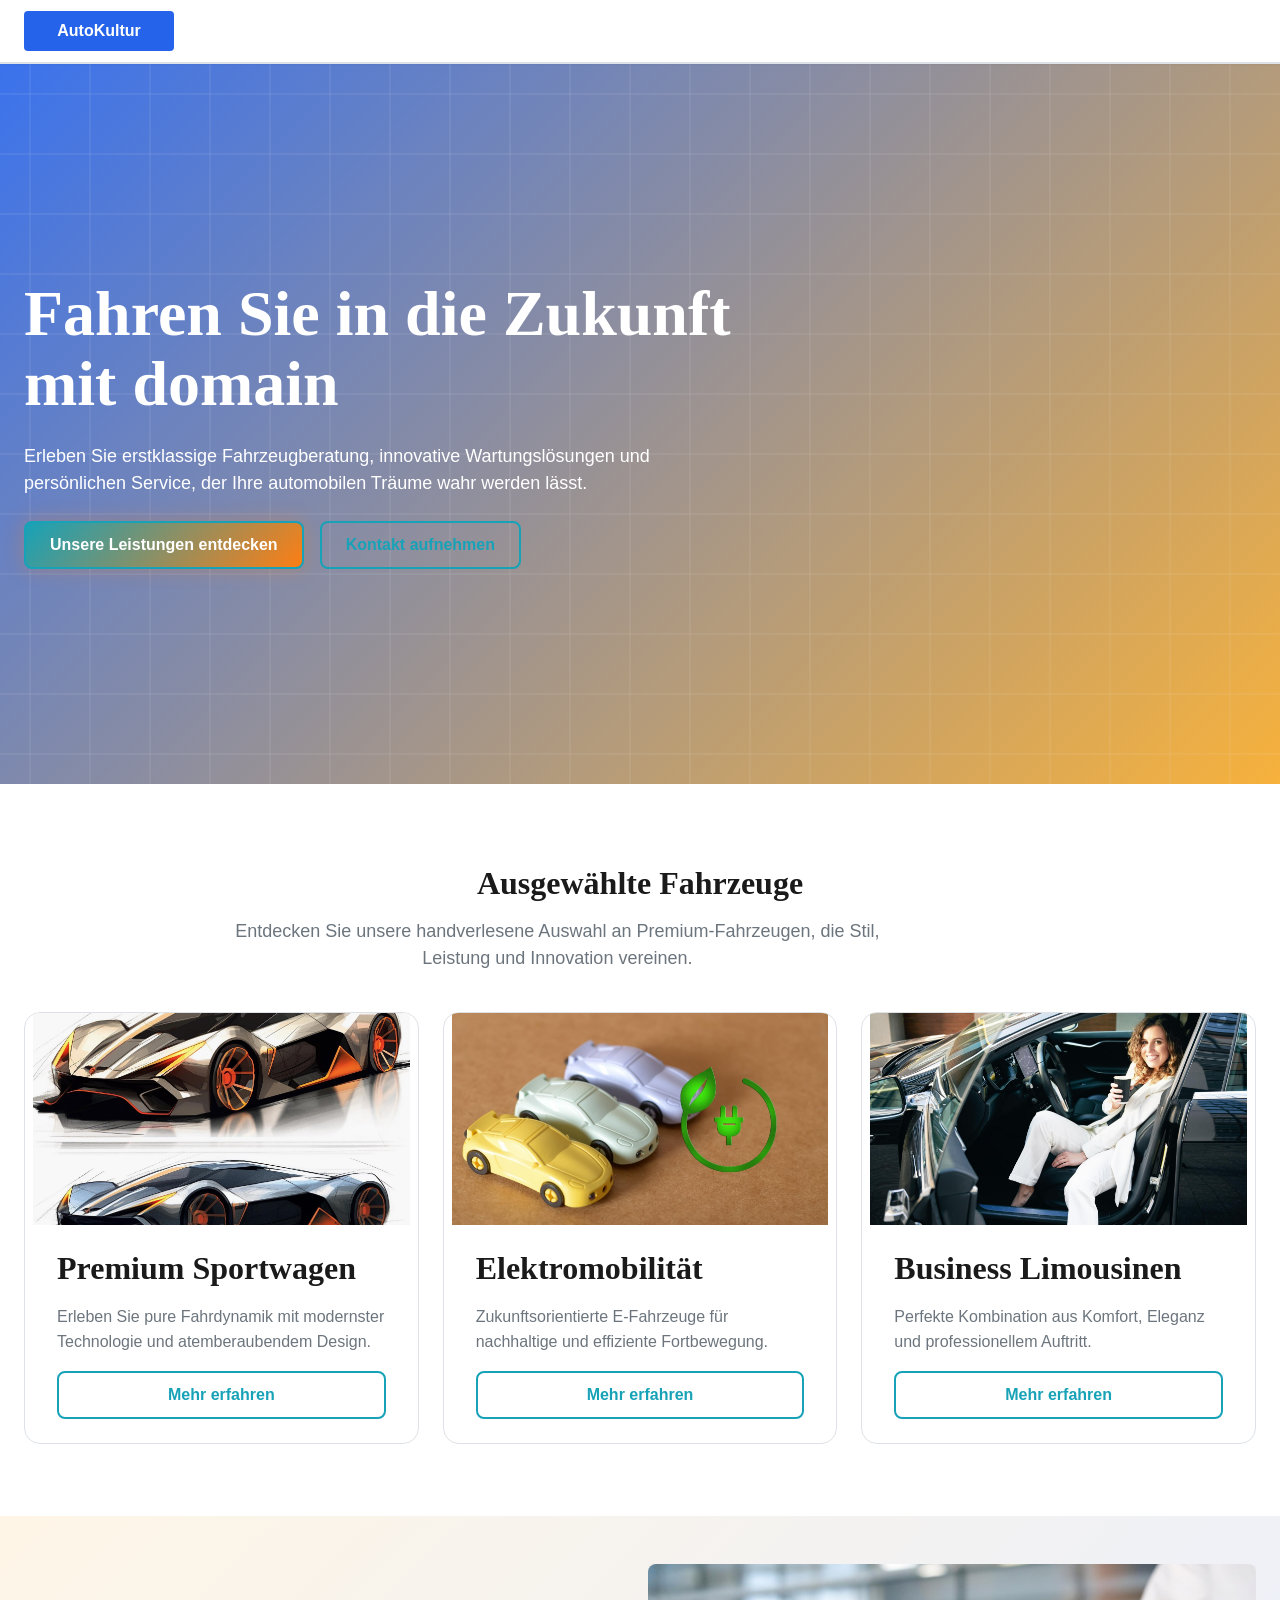
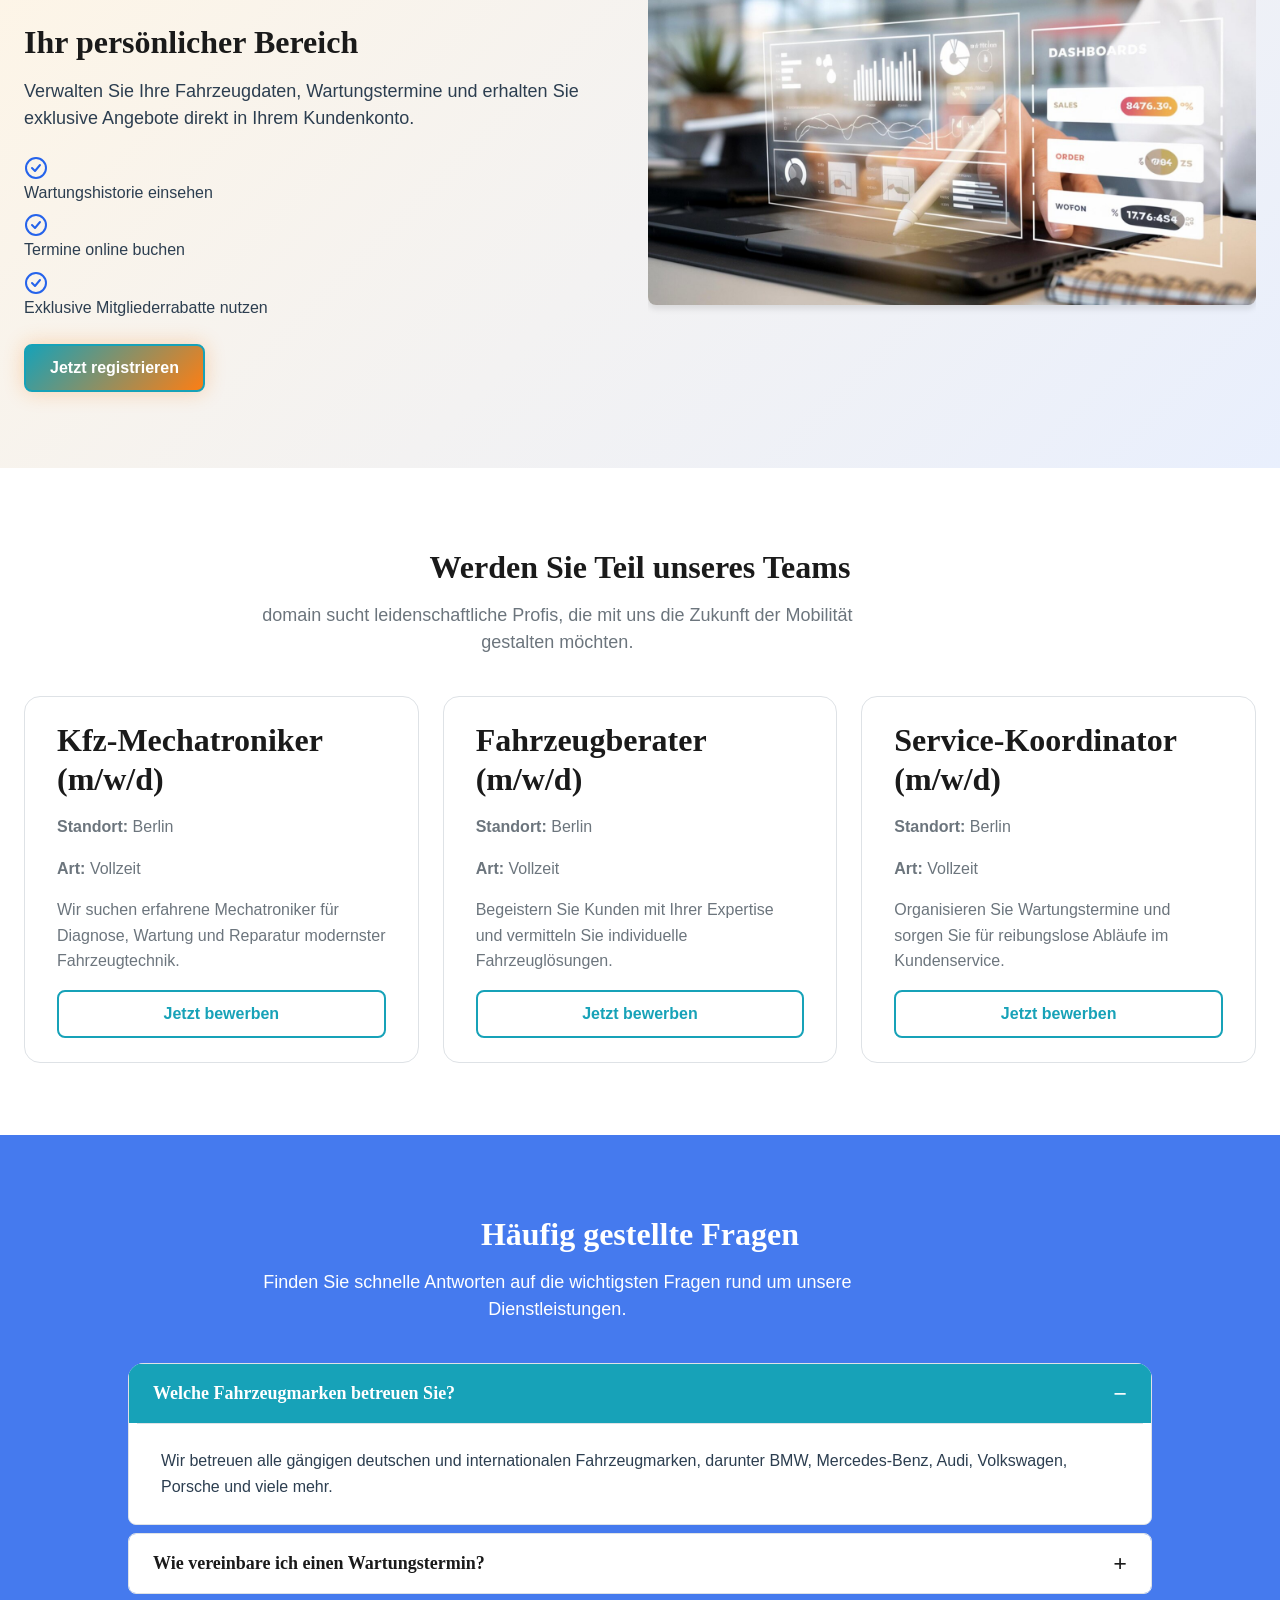
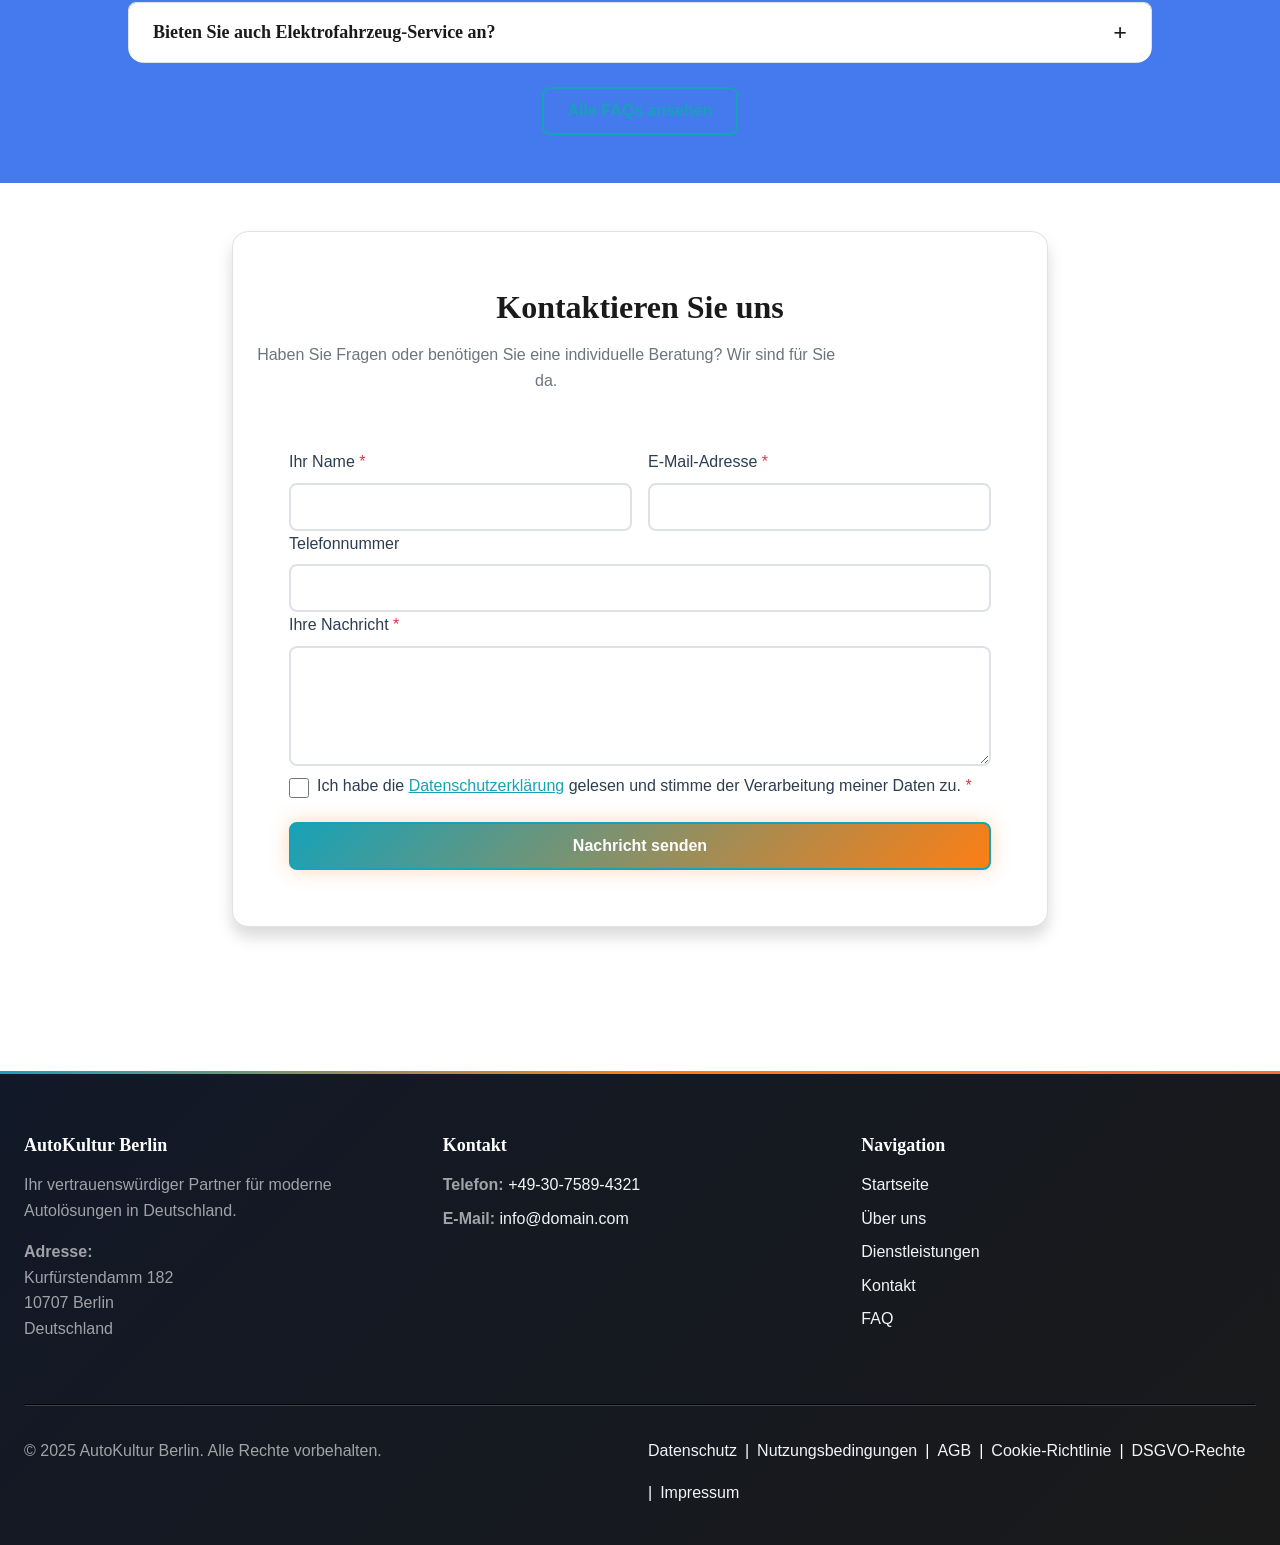
==== commit 1c2096db: "images_replaced" ====
--- a/index.html
+++ b/index.html
@@ -1,6 +1,4 @@
-<!doctype html>
-<html lang="de">
- <head>
+<!DOCTYPE html><html lang="de"><head>
   <meta charset="UTF-8">
   <meta name="viewport" content="width=device-width, initial-scale=1.0">
   <meta name="description" content="Entdecken Sie moderne Autolösungen mit domain – Ihr vertrauenswürdiger Partner für Fahrzeugberatung, Wartung und Innovation in Deutschland.">
@@ -22,7 +20,7 @@
     <div class="container-fluid">
      <a class="navbar-brand" href="/" aria-label="AutoKultur Berlin Startseite"> 
       <svg width="150" height="40" viewBox="0 0 150 40" fill="none" xmlns="http://www.w3.org/2000/svg" aria-hidden="true">
-       <rect width="150" height="40" rx="4" fill="#2563eb" /> <text x="75" y="25" font-family="sans-serif" font-size="16" font-weight="700" fill="white" text-anchor="middle">AutoKultur</text>
+       <rect width="150" height="40" rx="4" fill="#2563eb"></rect> <text x="75" y="25" font-family="sans-serif" font-size="16" font-weight="700" fill="white" text-anchor="middle">AutoKultur</text>
       </svg> 
      </a>
      <button class="c-nav__toggle navbar-toggler" type="button" aria-controls="mainNav" aria-expanded="false" aria-label="Navigation umschalten"><span class="navbar-toggler-icon"></span></button>
@@ -65,7 +63,7 @@
       <div class="col-md-6 col-lg-4" data-aos="fade-up" data-aos-delay="100">
        <div class="card h-100 d-flex flex-column">
         <div class="ratio ratio-16x9">
-         <img src="https://images.unsplash.com/photo-1503376780353-7e6692767b70?w=600&amp;h=400&amp;fit=crop" class="card-img-top" alt="modernes Sportauto, elegantes Design, Hochleistungsfahrzeug" loading="lazy" style="object-fit: cover;">
+         <img src="img/racing-into-future-highspeed-car-design-advancements_984027-33939.jpg" class="card-img-top" alt="modernes Sportauto, elegantes Design, Hochleistungsfahrzeug" loading="lazy" style="object-fit: cover;">
         </div>
         <div class="card-body d-flex flex-column">
          <h3 class="h5 card-title">Premium Sportwagen</h3>
@@ -77,7 +75,7 @@
       <div class="col-md-6 col-lg-4" data-aos="fade-up" data-aos-delay="200">
        <div class="card h-100 d-flex flex-column">
         <div class="ratio ratio-16x9">
-         <img src="https://images.unsplash.com/photo-1549317661-bd32c8ce0db2?w=600&amp;h=400&amp;fit=crop" class="card-img-top" alt="Elektrofahrzeug, nachhaltige Mobilität, umweltfreundliches Auto" loading="lazy" style="object-fit: cover;">
+         <img src="img/sustainable-transportation-concept-with-miniature-electric-vehicles_750630-10.jpg" class="card-img-top" alt="Elektrofahrzeug, nachhaltige Mobilität, umweltfreundliches Auto" loading="lazy" style="object-fit: cover;">
         </div>
         <div class="card-body d-flex flex-column">
          <h3 class="h5 card-title">Elektromobilität</h3>
@@ -89,7 +87,7 @@
       <div class="col-md-6 col-lg-4" data-aos="fade-up" data-aos-delay="300">
        <div class="card h-100 d-flex flex-column">
         <div class="ratio ratio-16x9">
-         <img src="https://images.unsplash.com/photo-1519641471654-76ce0107ad1b?w=600&amp;h=400&amp;fit=crop" class="card-img-top" alt="Luxuslimousine, komfortables Fahrzeug, Business-Auto" loading="lazy" style="object-fit: cover;">
+         <img src="img/cheerful-young-woman-sitting-electric-car_10069-10244.jpg" class="card-img-top" alt="Luxuslimousine, komfortables Fahrzeug, Business-Auto" loading="lazy" style="object-fit: cover;">
         </div>
         <div class="card-body d-flex flex-column">
          <h3 class="h5 card-title">Business Limousinen</h3>
@@ -110,19 +108,19 @@
        <ul class="list-unstyled mb-4">
         <li class="mb-2">
          <svg width="24" height="24" viewBox="0 0 24 24" fill="none" xmlns="http://www.w3.org/2000/svg" class="d-inline-block me-2">
-          <circle cx="12" cy="12" r="10" stroke="#2563eb" stroke-width="2" /> <path d="M8 12L11 15L16 9" stroke="#2563eb" stroke-width="2" stroke-linecap="round" stroke-linejoin="round" />
+          <circle cx="12" cy="12" r="10" stroke="#2563eb" stroke-width="2"></circle> <path d="M8 12L11 15L16 9" stroke="#2563eb" stroke-width="2" stroke-linecap="round" stroke-linejoin="round"></path>
          </svg>
          Wartungshistorie einsehen
         </li>
         <li class="mb-2">
          <svg width="24" height="24" viewBox="0 0 24 24" fill="none" xmlns="http://www.w3.org/2000/svg" class="d-inline-block me-2">
-          <circle cx="12" cy="12" r="10" stroke="#2563eb" stroke-width="2" /> <path d="M8 12L11 15L16 9" stroke="#2563eb" stroke-width="2" stroke-linecap="round" stroke-linejoin="round" />
+          <circle cx="12" cy="12" r="10" stroke="#2563eb" stroke-width="2"></circle> <path d="M8 12L11 15L16 9" stroke="#2563eb" stroke-width="2" stroke-linecap="round" stroke-linejoin="round"></path>
          </svg>
          Termine online buchen
         </li>
         <li class="mb-2">
          <svg width="24" height="24" viewBox="0 0 24 24" fill="none" xmlns="http://www.w3.org/2000/svg" class="d-inline-block me-2">
-          <circle cx="12" cy="12" r="10" stroke="#2563eb" stroke-width="2" /> <path d="M8 12L11 15L16 9" stroke="#2563eb" stroke-width="2" stroke-linecap="round" stroke-linejoin="round" />
+          <circle cx="12" cy="12" r="10" stroke="#2563eb" stroke-width="2"></circle> <path d="M8 12L11 15L16 9" stroke="#2563eb" stroke-width="2" stroke-linecap="round" stroke-linejoin="round"></path>
          </svg>
          Exklusive Mitgliederrabatte nutzen
         </li>
@@ -131,7 +129,7 @@
       </div>
       <div class="col-lg-6">
        <div class="ratio ratio-4x3">
-        <img src="https://images.unsplash.com/photo-1460925895917-afdab827c52f?w=800&amp;h=600&amp;fit=crop" class="img-fluid rounded shadow" alt="digitales Dashboard, Kundenkonto, Online-Verwaltung" loading="lazy" style="object-fit: cover;">
+        <img src="img/businessman-works-laptop-showing-business-analytics-dashboard-by-ai-with-char.jpg" class="img-fluid rounded shadow" alt="digitales Dashboard, Kundenkonto, Online-Verwaltung" loading="lazy" style="object-fit: cover;">
        </div>
       </div>
      </div>
@@ -234,26 +232,26 @@
         <div class="card-body p-4 p-md-5">
          <h2 class="h3 fw-bold mb-3 text-center">Kontaktieren Sie uns</h2>
          <p class="text-center text-muted mb-4">Haben Sie Fragen oder benötigen Sie eine individuelle Beratung? Wir sind für Sie da.</p>
-         <form class="c-form" action="thank_you.html" method="POST" novalidate>
+         <form class="c-form" action="thank_you.html" method="POST" novalidate="">
           <div class="row g-3">
            <div class="col-md-6">
-            <label for="contactName" class="c-label form-label">Ihr Name <span class="text-danger">*</span></label> <input type="text" class="c-input form-control" id="contactName" name="name" required aria-required="true">
+            <label for="contactName" class="c-label form-label">Ihr Name <span class="text-danger">*</span></label> <input type="text" class="c-input form-control" id="contactName" name="name" required="" aria-required="true">
             <div class="c-form__error invalid-feedback">Bitte geben Sie Ihren Namen ein.</div>
            </div>
            <div class="col-md-6">
-            <label for="contactEmail" class="c-label form-label">E-Mail-Adresse <span class="text-danger">*</span></label> <input type="email" class="c-input form-control" id="contactEmail" name="email" required aria-required="true">
+            <label for="contactEmail" class="c-label form-label">E-Mail-Adresse <span class="text-danger">*</span></label> <input type="email" class="c-input form-control" id="contactEmail" name="email" required="" aria-required="true">
             <div class="c-form__error invalid-feedback">Bitte geben Sie eine gültige E-Mail-Adresse ein.</div>
            </div>
            <div class="col-12">
             <label for="contactPhone" class="c-label form-label">Telefonnummer</label> <input type="tel" class="c-input form-control" id="contactPhone" name="phone">
            </div>
            <div class="col-12">
-            <label for="contactMessage" class="c-label form-label">Ihre Nachricht <span class="text-danger">*</span></label> <textarea class="c-input form-control" id="contactMessage" name="message" rows="4" required aria-required="true"></textarea>
+            <label for="contactMessage" class="c-label form-label">Ihre Nachricht <span class="text-danger">*</span></label> <textarea class="c-input form-control" id="contactMessage" name="message" rows="4" required="" aria-required="true"></textarea>
             <div class="c-form__error invalid-feedback">Bitte geben Sie eine Nachricht ein.</div>
            </div>
            <div class="col-12">
             <div class="form-check">
-             <input class="c-checkbox form-check-input" type="checkbox" id="contactPrivacy" name="privacy" required aria-required="true"> <label class="c-label form-check-label" for="contactPrivacy"> Ich habe die <a href="privacy.html" class="text-decoration-underline">Datenschutzerklärung</a> gelesen und stimme der Verarbeitung meiner Daten zu. <span class="text-danger">*</span> </label>
+             <input class="c-checkbox form-check-input" type="checkbox" id="contactPrivacy" name="privacy" required="" aria-required="true"> <label class="c-label form-check-label" for="contactPrivacy"> Ich habe die <a href="privacy.html" class="text-decoration-underline">Datenschutzerklärung</a> gelesen und stimme der Verarbeitung meiner Daten zu. <span class="text-danger">*</span> </label>
              <div class="c-form__error invalid-feedback">Sie müssen der Datenschutzerklärung zustimmen.</div>
             </div>
            </div>
@@ -324,6 +322,6 @@
     </div>
    </div>
   </footer>
-  <script src="script.js" defer></script>
- </body>
-</html>+  <script src="script.js" defer=""></script>
+ 
+</body></html>
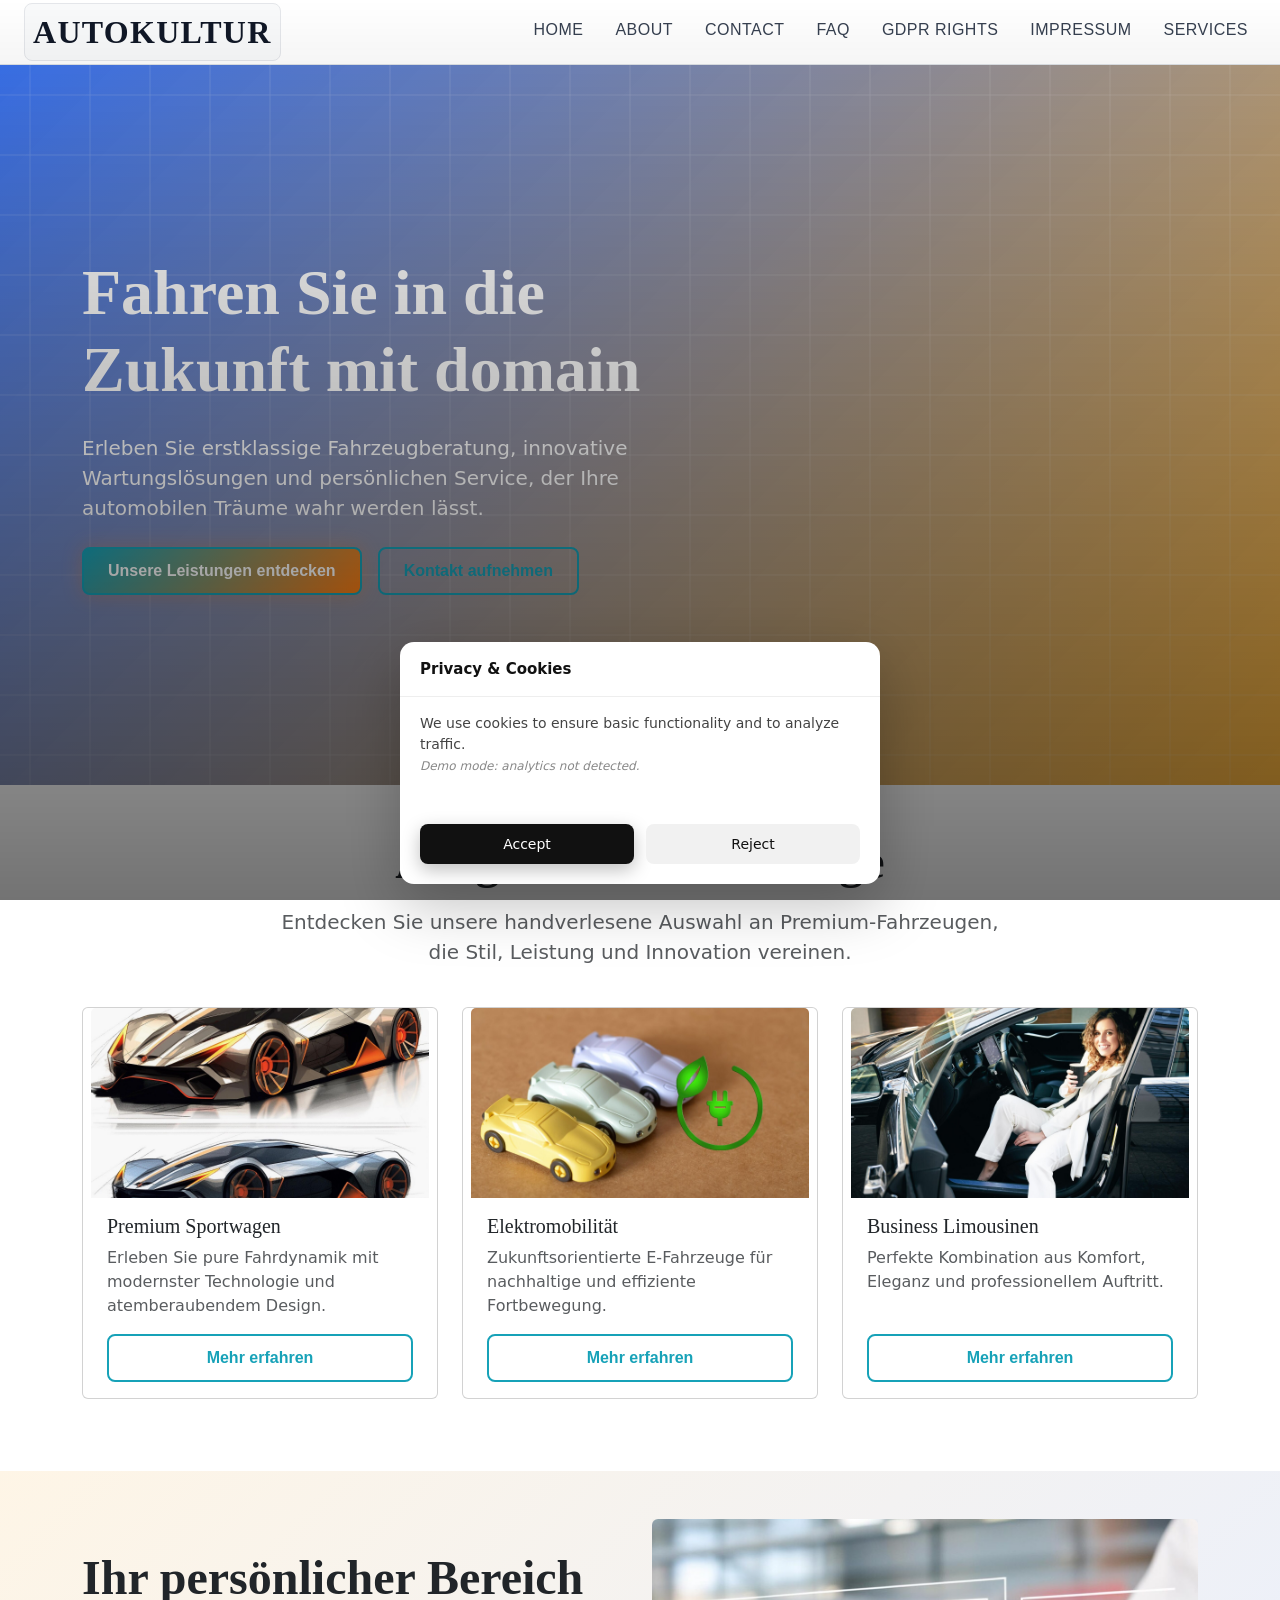
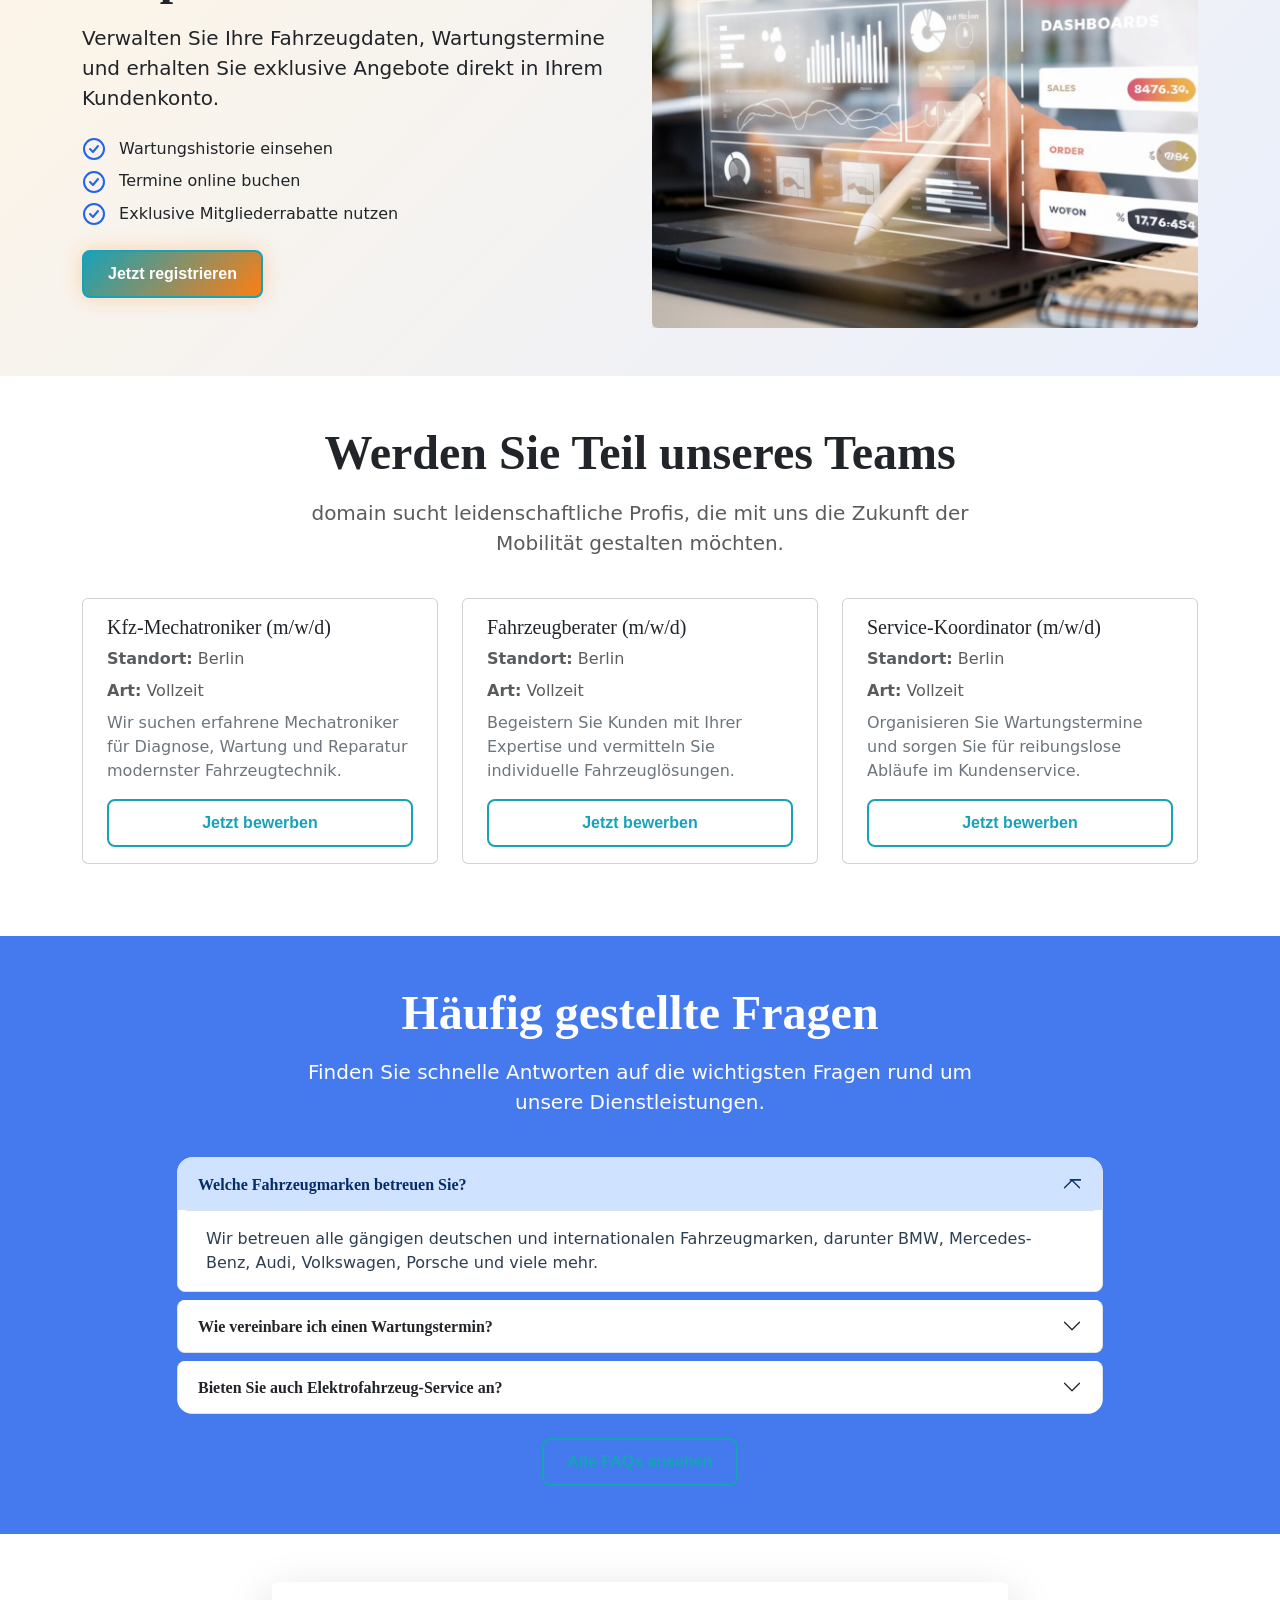
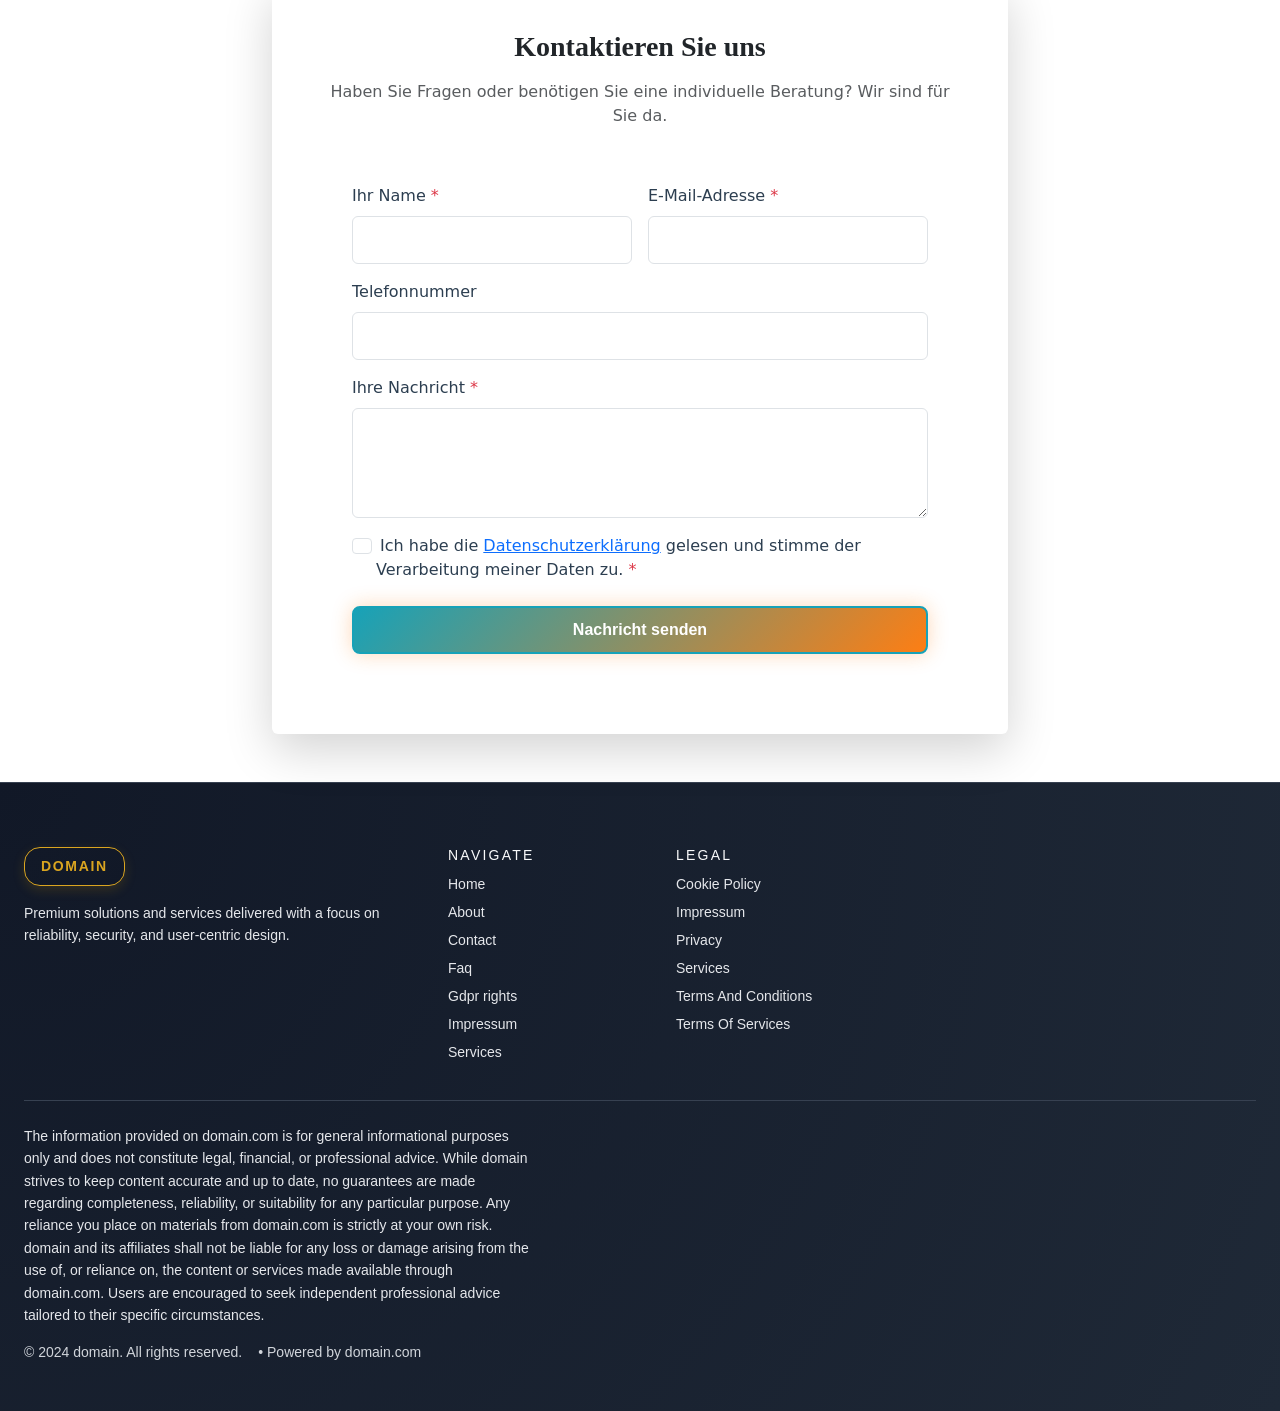
==== commit ef1bcaa8: "AI Audit" ====
--- a/index.html
+++ b/index.html
@@ -1,4 +1,33 @@
 <!DOCTYPE html><html lang="de"><head>
+<script type="application/ld+json">
+{
+  "@context": "https://schema.org",
+  "@graph": [
+    {
+      "@type": "WebSite",
+      "@id": "https://domain.com/#website",
+      "url": "https://domain.com",
+      "name": "domain"
+    },
+    {
+      "@type": "Organization",
+      "@id": "https://domain.com/#org",
+      "name": "domain",
+      "url": "https://domain.com"
+    },
+    {
+      "@type": "WebPage",
+      "@id": "https://domain.com",
+      "url": "https://domain.com",
+      "name": "domain",
+      "isPartOf": {
+        "@id": "https://domain.com/#website"
+      },
+      "inLanguage": "de"
+    }
+  ]
+}
+</script>
   <meta charset="UTF-8">
   <meta name="viewport" content="width=device-width, initial-scale=1.0">
   <meta name="description" content="Entdecken Sie moderne Autolösungen mit domain – Ihr vertrauenswürdiger Partner für Fahrzeugberatung, Wartung und Innovation in Deutschland.">
@@ -13,30 +42,34 @@
   <link rel="stylesheet" href="style.css">
   <link rel="icon" type="image/png" href="/favicon.png">
   <link rel="apple-touch-icon" href="/apple-touch-icon.png">
- </head>
+   <link rel="stylesheet" href="https://cdn.jsdelivr.net/npm/bootstrap@5.3.3/dist/css/bootstrap.min.css" integrity="sha384-QWTKZyjpPEjISv5WaRU9OFeRpok6YctnYmDr5pNlyT2bRjXh0JMhjY6hW+ALEwIH" crossorigin="anonymous">
+  <link rel="stylesheet" href="https://unpkg.com/aos@2.3.4/dist/aos.css">
+<link rel="stylesheet" href="./header-footer.css">
+</head>
  <body>
-  <header class="l-header">
-   <nav class="navbar navbar-expand-md sticky-top bg-white border-bottom" aria-label="Hauptnavigation">
-    <div class="container-fluid">
-     <a class="navbar-brand" href="/" aria-label="AutoKultur Berlin Startseite"> 
-      <svg width="150" height="40" viewBox="0 0 150 40" fill="none" xmlns="http://www.w3.org/2000/svg" aria-hidden="true">
-       <rect width="150" height="40" rx="4" fill="#2563eb"></rect> <text x="75" y="25" font-family="sans-serif" font-size="16" font-weight="700" fill="white" text-anchor="middle">AutoKultur</text>
-      </svg> 
-     </a>
-     <button class="c-nav__toggle navbar-toggler" type="button" aria-controls="mainNav" aria-expanded="false" aria-label="Navigation umschalten"><span class="navbar-toggler-icon"></span></button>
-     <div class="collapse navbar-collapse" id="mainNav">
-      <ul class="navbar-nav ms-auto mb-2 mb-md-0">
-       <li class="nav-item"><a class="nav-link" href="index.html" aria-current="page">Startseite</a></li>
-       <li class="nav-item"><a class="nav-link" href="about.html">Über uns</a></li>
-       <li class="nav-item"><a class="nav-link" href="services.html">Dienstleistungen</a></li>
-       <li class="nav-item"><a class="nav-link" href="contact.html">Kontakt</a></li>
-       <li class="nav-item"><a class="nav-link" href="faq.html">FAQ</a></li>
+  <header class="dr-header" aria-label="Main site header">
+  <div class="dr-header-inner">
+    <div class="dr-header-brand">
+      <div class="dr-header-logo" aria-label="AutoKultur logo">AutoKultur</div>
+    </div>
+    <button class="dr-header-burger" type="button" aria-label="Toggle navigation" aria-expanded="false" aria-controls="dr-header-nav">
+      <span class="dr-header-burger-bar"></span>
+      <span class="dr-header-burger-bar"></span>
+      <span class="dr-header-burger-bar"></span>
+    </button>
+    <nav class="dr-nav" id="dr-header-nav" aria-label="Primary navigation">
+      <ul class="dr-nav-list">
+        <li class="dr-nav-item"><a class="dr-nav-link" href="./index.html">Home</a></li>
+        <li class="dr-nav-item"><a class="dr-nav-link" href="./about.html">About</a></li>
+        <li class="dr-nav-item"><a class="dr-nav-link" href="./contact.html">Contact</a></li>
+        <li class="dr-nav-item"><a class="dr-nav-link" href="./faq.html">Faq</a></li>
+        <li class="dr-nav-item"><a class="dr-nav-link" href="./gdpr-rights.html">Gdpr rights</a></li>
+        <li class="dr-nav-item"><a class="dr-nav-link" href="./impressum.html">Impressum</a></li>
+        <li class="dr-nav-item"><a class="dr-nav-link" href="./services.html">Services</a></li>
       </ul>
-      <a href="contact.html" class="c-button c-button--primary ms-md-3">Beratung anfragen</a>
-     </div>
-    </div>
-   </nav>
-  </header>
+    </nav>
+  </div>
+</header>
   <main>
    <section class="l-hero py-5" style="background: linear-gradient(135deg, rgba(37, 99, 235, 0.9), rgba(245, 158, 11, 0.8)), url('https://images.unsplash.com/photo-1492144534655-ae79c964c9d7?w=1600&amp;h=900&amp;fit=crop') center/cover no-repeat;" data-aos="fade-in">
     <div class="container py-5">
@@ -267,61 +300,57 @@
     </div>
    </section>
   </main>
-  <footer class="l-footer bg-dark text-white py-5">
-   <div class="container">
-    <div class="row g-4">
-     <div class="col-md-4">
-      <h3 class="h5 fw-bold mb-3">AutoKultur Berlin</h3>
-      <p class="text-white-50 mb-3">Ihr vertrauenswürdiger Partner für moderne Autolösungen in Deutschland.</p>
-      <address class="text-white-50"><strong>Adresse:</strong>
-       <br>
-       Kurfürstendamm 182
-       <br>
-       10707 Berlin
-       <br>
-       Deutschland</address>
-     </div>
-     <div class="col-md-4">
-      <h3 class="h5 fw-bold mb-3">Kontakt</h3>
-      <ul class="list-unstyled text-white-50">
-       <li class="mb-2"><strong>Telefon:</strong> <a href="tel:+493075894321" class="text-white-50 text-decoration-none">+49-30-7589-4321</a></li>
-       <li class="mb-2"><strong>E-Mail:</strong> <a href="mailto:info@domain.com" class="text-white-50 text-decoration-none">info@domain.com</a></li>
-      </ul>
-     </div>
-     <div class="col-md-4">
-      <h3 class="h5 fw-bold mb-3">Navigation</h3>
-      <ul class="list-unstyled">
-       <li class="mb-2"><a href="index.html" class="text-white-50 text-decoration-none">Startseite</a></li>
-       <li class="mb-2"><a href="about.html" class="text-white-50 text-decoration-none">Über uns</a></li>
-       <li class="mb-2"><a href="services.html" class="text-white-50 text-decoration-none">Dienstleistungen</a></li>
-       <li class="mb-2"><a href="contact.html" class="text-white-50 text-decoration-none">Kontakt</a></li>
-       <li class="mb-2"><a href="faq.html" class="text-white-50 text-decoration-none">FAQ</a></li>
-      </ul>
-     </div>
-    </div>
-    <hr class="my-4 border-secondary">
-    <div class="row">
-     <div class="col-md-6 text-center text-md-start">
-      <p class="text-white-50 mb-2">© 2025 AutoKultur Berlin. Alle Rechte vorbehalten.</p>
-     </div>
-     <div class="col-md-6 text-center text-md-end">
-      <ul class="list-inline mb-0">
-       <li class="list-inline-item"><a href="privacy.html" class="text-white-50 text-decoration-none">Datenschutz</a></li>
-       <li class="list-inline-item">|</li>
-       <li class="list-inline-item"><a href="terms_of_services.html" class="text-white-50 text-decoration-none">Nutzungsbedingungen</a></li>
-       <li class="list-inline-item">|</li>
-       <li class="list-inline-item"><a href="terms_and_conditions.html" class="text-white-50 text-decoration-none">AGB</a></li>
-       <li class="list-inline-item">|</li>
-       <li class="list-inline-item"><a href="cookie_policy.html" class="text-white-50 text-decoration-none">Cookie-Richtlinie</a></li>
-       <li class="list-inline-item">|</li>
-       <li class="list-inline-item"><a href="gdpr-rights.html" class="text-white-50 text-decoration-none">DSGVO-Rechte</a></li>
-       <li class="list-inline-item">|</li>
-       <li class="list-inline-item"><a href="impressum.html" class="text-white-50 text-decoration-none">Impressum</a></li>
-      </ul>
-     </div>
-    </div>
-   </div>
-  </footer>
+  <footer class="dr-footer" aria-label="Site footer">
+  <div class="dr-footer-inner">
+    <div class="dr-footer-top">
+      <div class="dr-footer-brand-block" aria-label="domain information">
+        <div class="dr-footer-logo">domain</div>
+        <p class="dr-footer-tagline">Premium solutions and services delivered with a focus on reliability, security, and user-centric design.</p>
+      </div>
+      <div class="dr-footer-columns">
+        <div class="dr-footer-col" aria-label="Main navigation">
+          <h2 class="dr-footer-heading">Navigate</h2>
+          <ul class="dr-footer-nav-list">
+            <li class="dr-footer-nav-item"><a class="dr-footer-nav-link" href="./index.html">Home</a></li>
+            <li class="dr-footer-nav-item"><a class="dr-footer-nav-link" href="./about.html">About</a></li>
+            <li class="dr-footer-nav-item"><a class="dr-footer-nav-link" href="./contact.html">Contact</a></li>
+            <li class="dr-footer-nav-item"><a class="dr-footer-nav-link" href="./faq.html">Faq</a></li>
+            <li class="dr-footer-nav-item"><a class="dr-footer-nav-link" href="./gdpr-rights.html">Gdpr rights</a></li>
+            <li class="dr-footer-nav-item"><a class="dr-footer-nav-link" href="./impressum.html">Impressum</a></li>
+            <li class="dr-footer-nav-item"><a class="dr-footer-nav-link" href="./services.html">Services</a></li>
+          </ul>
+        </div>
+        <div class="dr-footer-col" aria-label="Legal links">
+          <h2 class="dr-footer-heading">Legal</h2>
+          <ul class="dr-footer-legal-list">
+            <li class="dr-footer-legal-item"><a class="dr-footer-legal-link" href="./cookie_policy.html">Cookie Policy</a></li>
+            <li class="dr-footer-legal-item"><a class="dr-footer-legal-link" href="./impressum.html">Impressum</a></li>
+            <li class="dr-footer-legal-item"><a class="dr-footer-legal-link" href="./privacy.html">Privacy</a></li>
+            <li class="dr-footer-legal-item"><a class="dr-footer-legal-link" href="./services.html">Services</a></li>
+            <li class="dr-footer-legal-item"><a class="dr-footer-legal-link" href="./terms_and_conditions.html">Terms And Conditions</a></li>
+            <li class="dr-footer-legal-item"><a class="dr-footer-legal-link" href="./terms_of_services.html">Terms Of Services</a></li>
+          </ul>
+        </div>
+      </div>
+    </div>
+    <div class="dr-footer-bottom">
+      <p class="dr-footer-disclaimer">The information provided on domain.com is for general informational purposes only and does not constitute legal, financial, or professional advice. While domain strives to keep content accurate and up to date, no guarantees are made regarding completeness, reliability, or suitability for any particular purpose. Any reliance you place on materials from domain.com is strictly at your own risk. domain and its affiliates shall not be liable for any loss or damage arising from the use of, or reliance on, the content or services made available through domain.com. Users are encouraged to seek independent professional advice tailored to their specific circumstances.</p>
+      <p class="dr-footer-meta">
+        <span class="dr-footer-meta-item">&copy; <span class="dr-footer-meta-year">2024</span> domain. All rights reserved.</span>
+        <span class="dr-footer-meta-item">Powered by domain.com</span>
+      </p>
+    </div>
+  </div>
+</footer>
   <script src="script.js" defer=""></script>
  
+  <script src="https://unpkg.com/aos@2.3.4/dist/aos.js"></script>
+  <script>
+if (typeof AOS !== "undefined" && !window.__AOS_INITIALIZED__) {
+  AOS.init({ once: true, duration: 700, easing: "ease-out-cubic" });
+  window.__AOS_INITIALIZED__ = true;
+}
+</script>
+<script src="./header-footer.js"></script>
+<script src="./consent.js"></script>
 </body></html>
--- a/header-footer.css
+++ b/header-footer.css
@@ -0,0 +1,320 @@
+.dr-header {
+  background: var(--color-bg);
+  box-shadow: var(--shadow-sm);
+  border-bottom: 1px solid var(--color-border);
+}
+
+.dr-header-inner {
+  max-width: var(--container-max-w);
+  margin: 0 auto;
+  padding: 0 var(--container-pad);
+  min-height: var(--header-h);
+  display: flex;
+  align-items: center;
+  justify-content: space-between;
+  gap: var(--space-lg);
+}
+
+.dr-header-brand {
+  display: flex;
+  align-items: center;
+}
+
+.dr-header-logo {
+  font-family: var(--font-primary);
+  font-size: var(--font-xl);
+  font-weight: var(--font-weight-black);
+  letter-spacing: 0.04em;
+  text-transform: uppercase;
+  color: var(--color-neutral-900);
+  padding: var(--space-xs) var(--space-sm);
+  border-radius: var(--border-radius-md);
+  border: 1px solid var(--color-neutral-200);
+  background: var(--color-neutral-50);
+}
+
+.dr-nav {
+  display: flex;
+}
+
+.dr-nav-list {
+  display: flex;
+  align-items: center;
+  gap: var(--space-md);
+  list-style: none;
+  margin: 0;
+  padding: 0;
+}
+
+.dr-nav-link {
+  position: relative;
+  display: inline-flex;
+  align-items: center;
+  padding: var(--space-xs) var(--space-sm);
+  font-family: var(--font-family-sans);
+  font-size: var(--font-sm);
+  font-weight: var(--font-weight-medium);
+  letter-spacing: 0.03em;
+  text-transform: uppercase;
+  text-decoration: none;
+  color: var(--color-neutral-700);
+  border-radius: var(--border-radius-sm);
+  transition: color var(--transition-base), background-color var(--transition-base), box-shadow var(--transition-base), transform var(--transition-base);
+}
+
+.dr-nav-link::after {
+  content: "";
+  position: absolute;
+  left: var(--space-sm);
+  right: var(--space-sm);
+  bottom: 0;
+  height: 2px;
+  border-radius: 999px;
+  background: linear-gradient(90deg, var(--color-primary), var(--color-secondary));
+  transform: scaleX(0);
+  transform-origin: center;
+  transition: transform var(--transition-base);
+}
+
+.dr-nav-link:hover,
+.dr-nav-link:focus-visible {
+  color: var(--color-neutral-900);
+  background-color: var(--color-neutral-100);
+  box-shadow: var(--shadow-sm);
+  transform: translateY(-1px);
+}
+
+.dr-nav-link:hover::after,
+.dr-nav-link:focus-visible::after {
+  transform: scaleX(1);
+}
+
+.dr-header-burger {
+  display: none;
+  margin-left: auto;
+  padding: var(--space-xs);
+  border-radius: var(--border-radius-sm);
+  border: 1px solid var(--color-neutral-200);
+  background: var(--color-bg-alt);
+  cursor: pointer;
+  line-height: 0;
+}
+
+.dr-header-burger-bar {
+  display: block;
+  width: 18px;
+  height: 2px;
+  border-radius: 999px;
+  background: var(--color-neutral-800);
+  transition: transform var(--transition-base), opacity var(--transition-base), background-color var(--transition-base);
+}
+
+.dr-header-burger-bar + .dr-header-burger-bar {
+  margin-top: 3px;
+}
+
+.dr-header-burger[aria-expanded="true"] .dr-header-burger-bar:nth-child(1) {
+  transform: translateY(5px) rotate(45deg);
+}
+
+.dr-header-burger[aria-expanded="true"] .dr-header-burger-bar:nth-child(2) {
+  opacity: 0;
+}
+
+.dr-header-burger[aria-expanded="true"] .dr-header-burger-bar:nth-child(3) {
+  transform: translateY(-5px) rotate(-45deg);
+}
+
+@media (max-width: 768px) {
+  .dr-header-inner {
+    padding-top: var(--space-sm);
+    padding-bottom: var(--space-sm);
+  }
+
+  .dr-header-burger {
+    display: inline-flex;
+    align-items: center;
+    justify-content: center;
+  }
+
+  .dr-nav {
+    display: none;
+    width: 100%;
+  }
+
+  .dr-nav-list {
+    flex-direction: column;
+    align-items: flex-start;
+    padding-top: var(--space-sm);
+    padding-bottom: var(--space-sm);
+    border-top: 1px solid var(--color-neutral-200);
+  }
+
+  .dr-header-inner.dr-header-open .dr-nav {
+    display: block;
+  }
+}
+
+@media (min-width: 769px) {
+  .dr-nav-link {
+    font-size: var(--font-base);
+  }
+}
+
+.dr-footer {
+  background: radial-gradient(circle at top left, var(--color-neutral-900), var(--color-neutral-800));
+  color: var(--color-neutral-100);
+  border-top: 1px solid var(--color-neutral-700);
+}
+
+.dr-footer-inner {
+  max-width: var(--container-max-w);
+  margin: 0 auto;
+  padding: var(--space-2xl) var(--container-pad) var(--space-xl);
+}
+
+.dr-footer-top {
+  display: flex;
+  flex-wrap: wrap;
+  gap: var(--space-2xl);
+  align-items: flex-start;
+  margin-bottom: var(--space-xl);
+}
+
+.dr-footer-brand-block {
+  min-width: 220px;
+  max-width: 360px;
+}
+
+.dr-footer-logo {
+  display: inline-flex;
+  align-items: center;
+  justify-content: center;
+  padding: var(--space-sm) var(--space-md);
+  border-radius: var(--border-radius-lg);
+  border: 1px solid var(--color-brass-light);
+  color: var(--color-brass-light);
+  font-family: var(--font-secondary);
+  font-weight: var(--font-weight-bold);
+  letter-spacing: 0.12em;
+  text-transform: uppercase;
+  font-size: var(--font-sm);
+  box-shadow: var(--shadow-brass);
+  background: linear-gradient(135deg, transparent, var(--color-neutral-900));
+}
+
+.dr-footer-tagline {
+  margin-top: var(--space-md);
+  margin-bottom: 0;
+  font-family: var(--font-family-sans);
+  font-size: var(--font-sm);
+  line-height: var(--line-height);
+  color: var(--color-neutral-200);
+}
+
+.dr-footer-columns {
+  display: flex;
+  flex: 1 1 260px;
+  gap: var(--space-2xl);
+  flex-wrap: wrap;
+}
+
+.dr-footer-col {
+  min-width: 180px;
+}
+
+.dr-footer-heading {
+  margin: 0 0 var(--space-sm);
+  font-family: var(--font-secondary);
+  font-size: var(--font-sm);
+  letter-spacing: 0.16em;
+  text-transform: uppercase;
+  color: var(--color-neutral-50);
+}
+
+.dr-footer-nav-list,
+.dr-footer-legal-list {
+  list-style: none;
+  margin: 0;
+  padding: 0;
+}
+
+.dr-footer-nav-item + .dr-footer-nav-item,
+.dr-footer-legal-item + .dr-footer-legal-item {
+  margin-top: var(--space-xs);
+}
+
+.dr-footer-nav-link,
+.dr-footer-legal-link {
+  font-family: var(--font-family-sans);
+  font-size: var(--font-sm);
+  text-decoration: none;
+  color: var(--color-neutral-200);
+  transition: color var(--transition-base), transform var(--transition-base);
+}
+
+.dr-footer-nav-link:hover,
+.dr-footer-nav-link:focus-visible,
+.dr-footer-legal-link:hover,
+.dr-footer-legal-link:focus-visible {
+  color: var(--color-secondary);
+  transform: translateX(2px);
+}
+
+.dr-footer-bottom {
+  border-top: 1px solid var(--color-neutral-700);
+  padding-top: var(--space-lg);
+}
+
+.dr-footer-disclaimer {
+  margin: 0 0 var(--space-md);
+  font-family: var(--font-family-sans);
+  font-size: var(--font-sm);
+  line-height: var(--line-height);
+  color: var(--color-neutral-200);
+}
+
+.dr-footer-meta {
+  display: flex;
+  flex-wrap: wrap;
+  gap: var(--space-md);
+  margin: 0;
+  font-family: var(--font-family-sans);
+  font-size: var(--font-sm);
+  color: var(--color-neutral-300);
+}
+
+.dr-footer-meta-item + .dr-footer-meta-item::before {
+  content: "•";
+  margin: 0 var(--space-xs) 0 0;
+}
+
+@media (max-width: 768px) {
+  .dr-footer-inner {
+    padding: var(--space-xl) var(--container-pad) var(--space-lg);
+  }
+
+  .dr-footer-top {
+    flex-direction: column;
+  }
+
+  .dr-footer-columns {
+    gap: var(--space-lg);
+  }
+
+  .dr-footer-meta {
+    flex-direction: column;
+  }
+
+  .dr-footer-meta-item + .dr-footer-meta-item::before {
+    content: "";
+    margin: 0;
+  }
+}
+
+@media (min-width: 1024px) {
+  .dr-footer-inner {
+    padding-top: var(--space-3xl);
+    padding-bottom: var(--space-2xl);
+  }
+}
